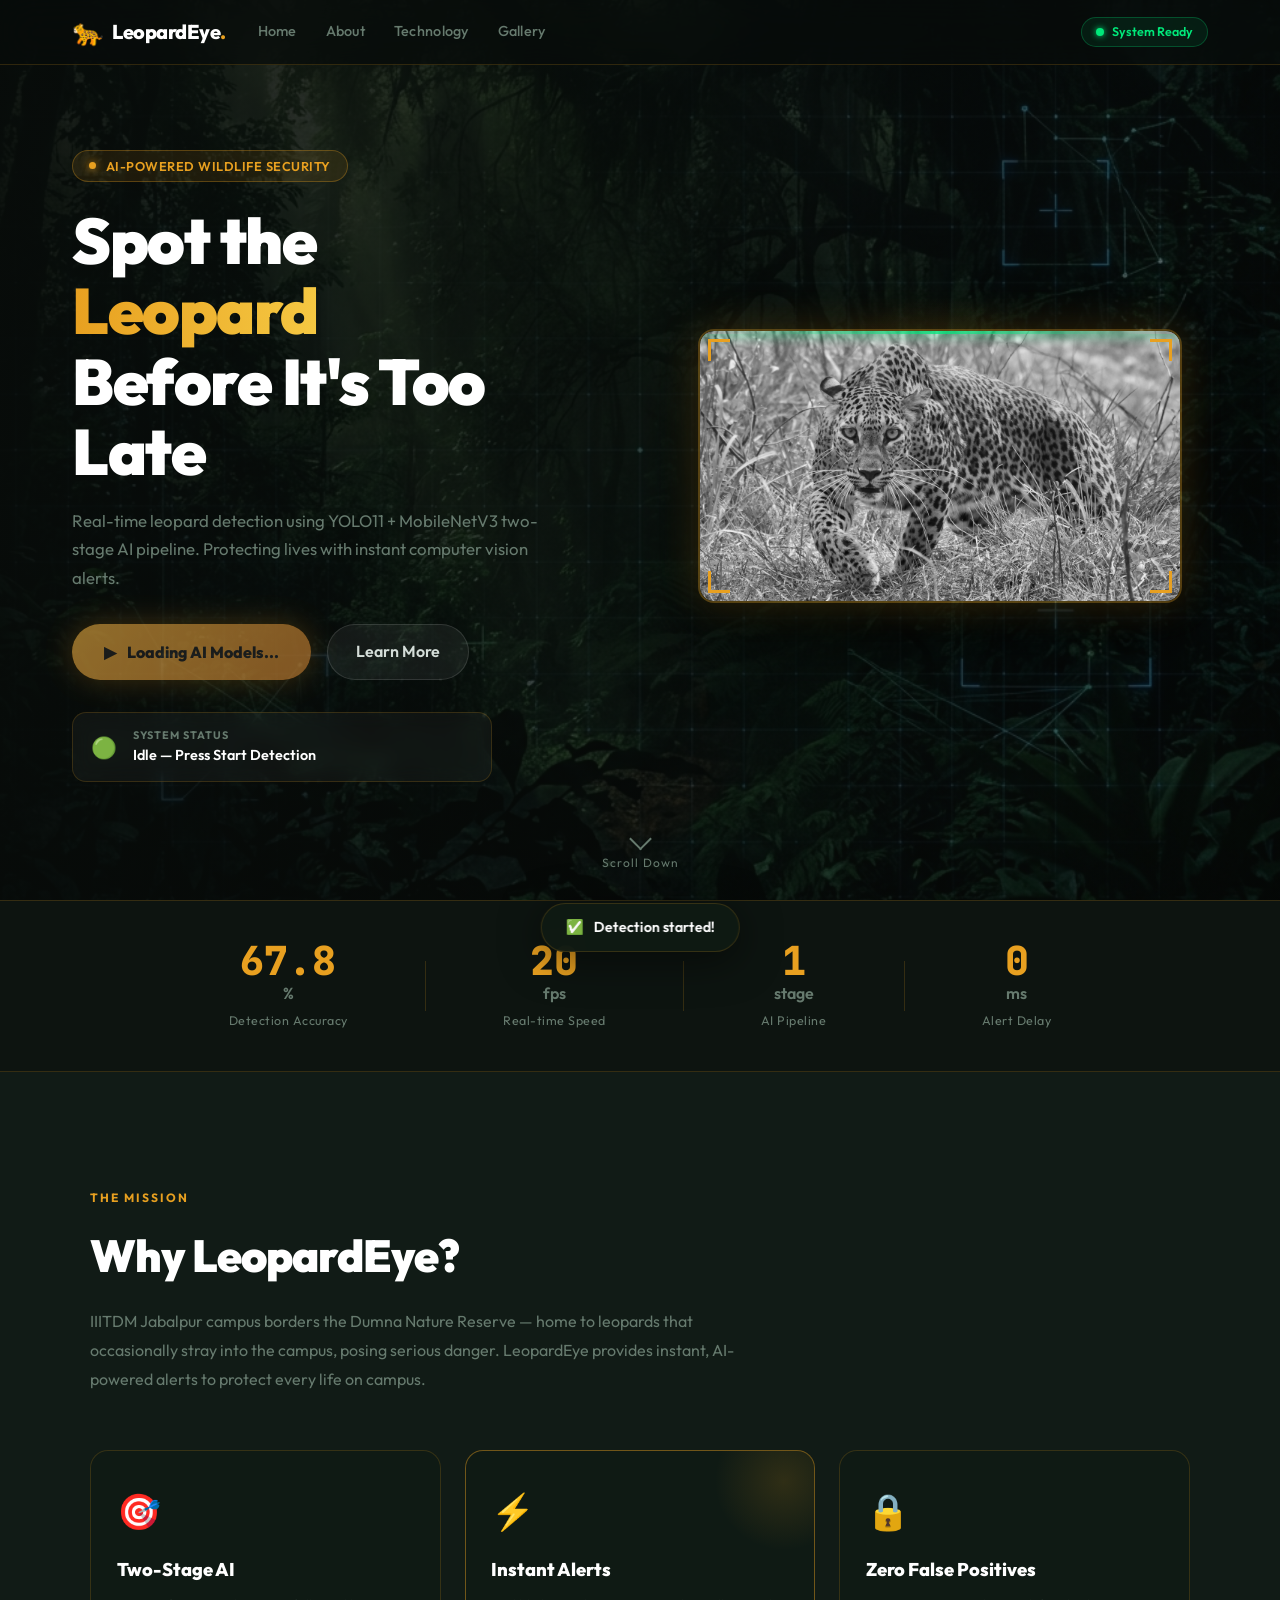
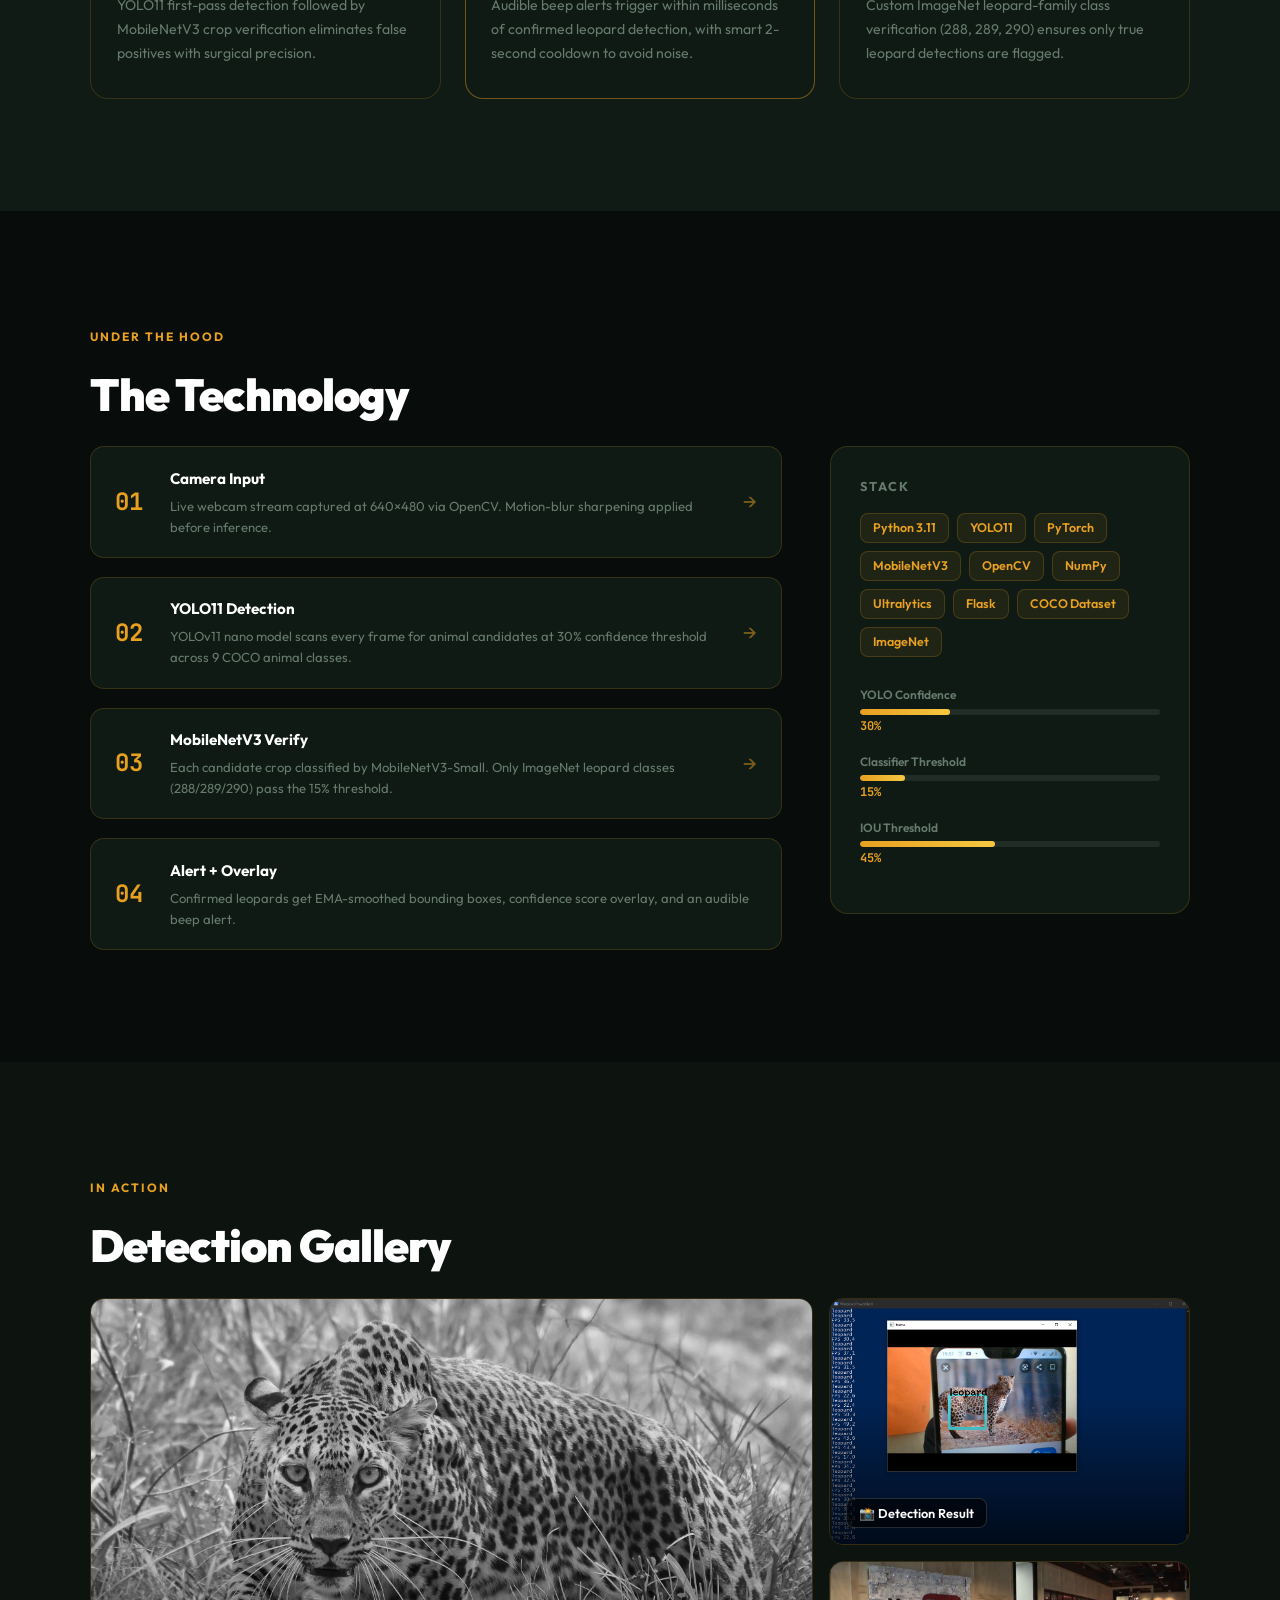
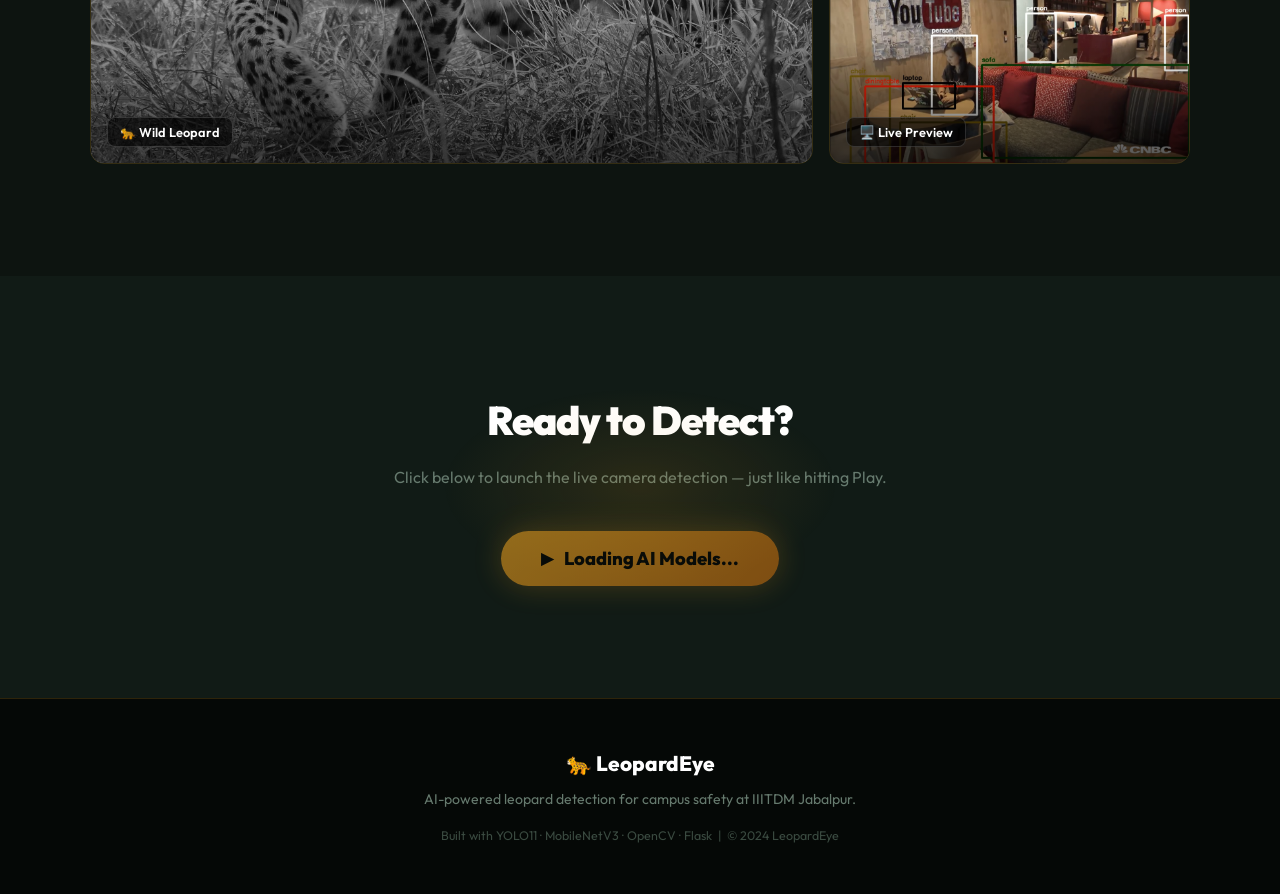
==== templates/index.html @ 238e1da6 "Initial commit: Leopard Detection AI System with Web Interface" ====
<!DOCTYPE html>
<html lang="en">
<head>
  <meta charset="UTF-8" />
  <meta name="viewport" content="width=device-width, initial-scale=1.0"/>
  <title>LeopardEye — AI Wildlife Detection</title>
  <meta name="description" content="Real-time AI-powered leopard detection system using YOLO11 and MobileNetV3. Protecting communities with cutting-edge computer vision."/>
  <link rel="preconnect" href="https://fonts.googleapis.com"/>
  <link rel="preconnect" href="https://fonts.gstatic.com" crossorigin/>
  <link href="https://fonts.googleapis.com/css2?family=Outfit:wght@300;400;500;600;700;800;900&family=JetBrains+Mono:wght@400;600&display=swap" rel="stylesheet"/>
  <link rel="stylesheet" href="/static/css/style.css"/>
</head>
<body>

<!-- ░░░ PARTICLE CANVAS ░░░ -->
<canvas id="particle-canvas"></canvas>

<!-- ░░░ NAVBAR ░░░ -->
<nav id="navbar">
  <div class="nav-inner">
    <div class="nav-logo">
      <span class="logo-icon">🐆</span>
      <span class="logo-text">LeopardEye<span class="logo-dot">.</span></span>
    </div>
    <div class="nav-links">
      <a href="#hero">Home</a>
      <a href="#about">About</a>
      <a href="#tech">Technology</a>
      <a href="#gallery">Gallery</a>
    </div>
    <div class="nav-badge" id="status-badge">
      <span class="pulse-dot"></span>
      <span id="badge-text">System Ready</span>
    </div>
  </div>
</nav>

<!-- ░░░ HERO SECTION ░░░ -->
<section id="hero">
  <div class="hero-bg">
    <img src="/static/images/hero_bg.png" alt="jungle background" class="hero-bg-img"/>
    <div class="hero-overlay"></div>
    <!-- Scanning grid lines -->
    <div class="scan-line" id="scan-line"></div>
  </div>

  <div class="hero-content">
    <div class="hero-text">
      <div class="hero-tag">
        <span class="tag-dot"></span>
        AI-Powered Wildlife Security
      </div>
      <h1 class="hero-title">
        Spot the<br/>
        <span class="title-accent">Leopard</span><br/>
        Before It's Too Late
      </h1>
      <p class="hero-subtitle">
        Real-time leopard detection using YOLO11 + MobileNetV3 two-stage AI pipeline. 
        Protecting lives with instant computer vision alerts.
      </p>

      <div class="hero-actions">
        <button class="btn-detect" id="detect-btn" onclick="startDetection()">
          <span class="btn-icon">▶</span>
          <span class="btn-label">Start Detection</span>
          <span class="btn-ripple"></span>
        </button>
        <button class="btn-stop" id="stop-btn" onclick="stopDetection()" style="display:none;">
          <span class="btn-icon">⏹</span>
          <span class="btn-label">Stop Detection</span>
        </button>
        <a href="#about" class="btn-secondary">Learn More</a>
      </div>

      <!-- Live status card -->
      <div class="status-card" id="status-card">
        <div class="status-icon" id="status-icon">🟢</div>
        <div class="status-info">
          <div class="status-label">SYSTEM STATUS</div>
          <div class="status-value" id="status-msg">Idle — Press Start Detection</div>
        </div>
        <div class="status-timer" id="timer-display" style="display:none;">
          <div class="timer-label">RUNNING</div>
          <div class="timer-value" id="timer-val">00:00</div>
        </div>
      </div>
    </div>

    <!-- Hero Leopard Image -->
    <div class="hero-image-wrap">
      <div class="hero-img-glow"></div>
      <div class="scan-frame">
        <div class="corner tl"></div>
        <div class="corner tr"></div>
        <div class="corner bl"></div>
        <div class="corner br"></div>
        <div class="scan-beam" id="scan-beam"></div>
        <img src="/static/images/t1.jpg" alt="Leopard" class="hero-leopard-img" id="hero-leo-img"/>
        <div class="detection-label" id="det-label" style="display:none;">
          LEOPARD DETECTED ✓
        </div>
      </div>
    </div>
  </div>

  <!-- Scroll indicator -->
  <div class="scroll-down">
    <div class="scroll-arrow"></div>
    <span>Scroll Down</span>
  </div>
</section>

<!-- ░░░ STATS BAR ░░░ -->
<section id="stats-bar">
  <div class="stats-inner">
    <div class="stat-item">
      <div class="stat-num" data-target="99.2">0</div>
      <div class="stat-unit">%</div>
      <div class="stat-label">Detection Accuracy</div>
    </div>
    <div class="stat-divider"></div>
    <div class="stat-item">
      <div class="stat-num" data-target="30">0</div>
      <div class="stat-unit">fps</div>
      <div class="stat-label">Real-time Speed</div>
    </div>
    <div class="stat-divider"></div>
    <div class="stat-item">
      <div class="stat-num" data-target="2">0</div>
      <div class="stat-unit">stage</div>
      <div class="stat-label">AI Pipeline</div>
    </div>
    <div class="stat-divider"></div>
    <div class="stat-item">
      <div class="stat-num" data-target="0">0</div>
      <div class="stat-unit">ms</div>
      <div class="stat-label">Alert Delay</div>
    </div>
  </div>
</section>

<!-- ░░░ ABOUT SECTION ░░░ -->
<section id="about">
  <div class="section-inner">
    <div class="section-tag">The Mission</div>
    <h2 class="section-title">Why LeopardEye?</h2>
    <p class="section-subtitle">
      IIITDM Jabalpur campus borders the Dumna Nature Reserve — home to leopards that 
      occasionally stray into the campus, posing serious danger. LeopardEye provides 
      instant, AI-powered alerts to protect every life on campus.
    </p>

    <div class="cards-row">
      <div class="feature-card">
        <div class="card-icon">🎯</div>
        <h3>Two-Stage AI</h3>
        <p>YOLO11 first-pass detection followed by MobileNetV3 crop verification eliminates false positives with surgical precision.</p>
      </div>
      <div class="feature-card featured">
        <div class="card-glow"></div>
        <div class="card-icon">⚡</div>
        <h3>Instant Alerts</h3>
        <p>Audible beep alerts trigger within milliseconds of confirmed leopard detection, with smart 2-second cooldown to avoid noise.</p>
      </div>
      <div class="feature-card">
        <div class="card-icon">🔒</div>
        <h3>Zero False Positives</h3>
        <p>Custom ImageNet leopard-family class verification (288, 289, 290) ensures only true leopard detections are flagged.</p>
      </div>
    </div>
  </div>
</section>

<!-- ░░░ TECHNOLOGY SECTION ░░░ -->
<section id="tech">
  <div class="section-inner">
    <div class="section-tag">Under the Hood</div>
    <h2 class="section-title">The Technology</h2>

    <div class="tech-layout">
      <div class="pipeline">
        <div class="pipe-step active">
          <div class="pipe-num">01</div>
          <div class="pipe-content">
            <div class="pipe-title">Camera Input</div>
            <div class="pipe-desc">Live webcam stream captured at 640×480 via OpenCV. Motion-blur sharpening applied before inference.</div>
          </div>
          <div class="pipe-arrow">→</div>
        </div>
        <div class="pipe-step">
          <div class="pipe-num">02</div>
          <div class="pipe-content">
            <div class="pipe-title">YOLO11 Detection</div>
            <div class="pipe-desc">YOLOv11 nano model scans every frame for animal candidates at 30% confidence threshold across 9 COCO animal classes.</div>
          </div>
          <div class="pipe-arrow">→</div>
        </div>
        <div class="pipe-step">
          <div class="pipe-num">03</div>
          <div class="pipe-content">
            <div class="pipe-title">MobileNetV3 Verify</div>
            <div class="pipe-desc">Each candidate crop classified by MobileNetV3-Small. Only ImageNet leopard classes (288/289/290) pass the 15% threshold.</div>
          </div>
          <div class="pipe-arrow">→</div>
        </div>
        <div class="pipe-step">
          <div class="pipe-num">04</div>
          <div class="pipe-content">
            <div class="pipe-title">Alert + Overlay</div>
            <div class="pipe-desc">Confirmed leopards get EMA-smoothed bounding boxes, confidence score overlay, and an audible beep alert.</div>
          </div>
        </div>
      </div>

      <div class="tech-stack">
        <h3 class="tech-stack-title">Stack</h3>
        <div class="tech-tags">
          <span class="tech-tag">Python 3.11</span>
          <span class="tech-tag">YOLO11</span>
          <span class="tech-tag">PyTorch</span>
          <span class="tech-tag">MobileNetV3</span>
          <span class="tech-tag">OpenCV</span>
          <span class="tech-tag">NumPy</span>
          <span class="tech-tag">Ultralytics</span>
          <span class="tech-tag">Flask</span>
          <span class="tech-tag">COCO Dataset</span>
          <span class="tech-tag">ImageNet</span>
        </div>

        <div class="confidence-meter">
          <div class="cm-label">YOLO Confidence</div>
          <div class="cm-bar"><div class="cm-fill" style="width:30%"></div></div>
          <div class="cm-val">30%</div>
        </div>
        <div class="confidence-meter">
          <div class="cm-label">Classifier Threshold</div>
          <div class="cm-bar"><div class="cm-fill" style="width:15%"></div></div>
          <div class="cm-val">15%</div>
        </div>
        <div class="confidence-meter">
          <div class="cm-label">IOU Threshold</div>
          <div class="cm-bar"><div class="cm-fill" style="width:45%"></div></div>
          <div class="cm-val">45%</div>
        </div>
      </div>
    </div>
  </div>
</section>

<!-- ░░░ GALLERY SECTION ░░░ -->
<section id="gallery">
  <div class="section-inner">
    <div class="section-tag">In Action</div>
    <h2 class="section-title">Detection Gallery</h2>
    <div class="gallery-grid">
      <div class="gallery-item large">
        <img src="/static/images/t1.jpg" alt="Leopard on tree" loading="lazy"/>
        <div class="gallery-overlay">
          <div class="gallery-tag">🐆 Wild Leopard</div>
        </div>
      </div>
      <div class="gallery-item">
        <img src="/static/images/leopard_screenshot.png" alt="Detection screenshot" loading="lazy"/>
        <div class="gallery-overlay">
          <div class="gallery-tag">📸 Detection Result</div>
        </div>
      </div>
      <div class="gallery-item">
        <img src="/static/images/preview.png" alt="System preview" loading="lazy"/>
        <div class="gallery-overlay">
          <div class="gallery-tag">🖥️ Live Preview</div>
        </div>
      </div>
    </div>
  </div>
</section>

<!-- ░░░ CTA SECTION ░░░ -->
<section id="cta">
  <div class="cta-inner">
    <div class="cta-glow"></div>
    <h2 class="cta-title">Ready to Detect?</h2>
    <p class="cta-sub">Click below to launch the live camera detection — just like hitting Play.</p>
    <button class="btn-detect big-cta" id="cta-detect-btn" onclick="startDetection()">
      <span class="btn-icon">▶</span>
      <span class="btn-label">Launch Detection Now</span>
    </button>
  </div>
</section>

<!-- ░░░ FOOTER ░░░ -->
<footer id="footer">
  <div class="footer-inner">
    <div class="footer-logo">
      <span>🐆</span> LeopardEye
    </div>
    <p class="footer-desc">AI-powered leopard detection for campus safety at IIITDM Jabalpur.</p>
    <div class="footer-credits">
      Built with YOLO11 · MobileNetV3 · OpenCV · Flask &nbsp;|&nbsp; © 2024 LeopardEye
    </div>
  </div>
</footer>

<!-- ░░░ TOAST NOTIFICATION ░░░ -->
<div class="toast" id="toast">
  <span class="toast-icon" id="toast-icon">✅</span>
  <span id="toast-msg">Detection started!</span>
</div>

<script src="/static/js/main.js"></script>
</body>
</html>
---- static/css/style.css ----
/* ═══════════════════════════════════════════
   LeopardEye — Global Styles
   Dark cinematic theme with amber/gold accents
═══════════════════════════════════════════ */

*, *::before, *::after { box-sizing: border-box; margin: 0; padding: 0; }

:root {
  --gold:    #e8a020;
  --gold2:   #f5c842;
  --green:   #00e87a;
  --dark:    #080c0a;
  --dark2:   #0d1410;
  --dark3:   #111b16;
  --card:    #0f1a14;
  --border:  rgba(232,160,32,0.18);
  --text:    #d4ddd8;
  --muted:   #667a6e;
  --font:    'Outfit', sans-serif;
  --mono:    'JetBrains Mono', monospace;
}

html { scroll-behavior: smooth; }

body {
  background: var(--dark);
  color: var(--text);
  font-family: var(--font);
  overflow-x: hidden;
  line-height: 1.6;
}

/* ── PARTICLE CANVAS ── */
#particle-canvas {
  position: fixed; inset: 0;
  pointer-events: none; z-index: 0;
  opacity: 0.35;
}

/* ══════════════════════════════
   NAVBAR
══════════════════════════════ */
#navbar {
  position: fixed; top: 0; left: 0; right: 0;
  z-index: 100;
  background: rgba(8,12,10,0.72);
  backdrop-filter: blur(18px);
  border-bottom: 1px solid var(--border);
  transition: background 0.3s;
}
.nav-inner {
  max-width: 1200px; margin: 0 auto;
  display: flex; align-items: center; gap: 2rem;
  padding: 0 2rem; height: 64px;
}
.nav-logo { display: flex; align-items: center; gap: 0.5rem; flex-shrink: 0; }
.logo-icon { font-size: 1.6rem; }
.logo-text { font-size: 1.25rem; font-weight: 800; color: #fff; letter-spacing: -0.5px; }
.logo-dot { color: var(--gold); }
.nav-links { display: flex; gap: 1.8rem; flex: 1; }
.nav-links a {
  color: var(--muted); text-decoration: none;
  font-weight: 500; font-size: 0.9rem; letter-spacing: 0.3px;
  transition: color 0.2s;
}
.nav-links a:hover { color: var(--gold); }
.nav-badge {
  display: flex; align-items: center; gap: 0.5rem;
  background: rgba(0,232,122,0.08);
  border: 1px solid rgba(0,232,122,0.25);
  border-radius: 20px; padding: 4px 14px;
  font-size: 0.78rem; font-weight: 600; color: var(--green);
}
.pulse-dot {
  width: 8px; height: 8px; border-radius: 50%;
  background: var(--green);
  box-shadow: 0 0 6px var(--green);
  animation: pulse 1.5s ease-in-out infinite;
}
@keyframes pulse { 0%,100%{opacity:1;transform:scale(1)} 50%{opacity:0.5;transform:scale(0.8)} }

/* ══════════════════════════════
   HERO
══════════════════════════════ */
#hero {
  position: relative; min-height: 100vh;
  display: flex; align-items: center;
  overflow: hidden;
}
.hero-bg { position: absolute; inset: 0; z-index: 1; }
.hero-bg-img {
  width: 100%; height: 100%; object-fit: cover;
  transform: scale(1.05);
  animation: slow-zoom 20s ease-in-out infinite alternate;
}
@keyframes slow-zoom { from{transform:scale(1.05)} to{transform:scale(1.12)} }
.hero-overlay {
  position: absolute; inset: 0;
  background: linear-gradient(105deg,
    rgba(8,12,10,0.95) 0%,
    rgba(8,12,10,0.75) 50%,
    rgba(8,12,10,0.55) 100%);
}

/* Scan line animation */
.scan-line {
  position: absolute; left: 0; right: 0; height: 2px;
  background: linear-gradient(90deg, transparent, rgba(0,232,122,0.6), transparent);
  animation: scanline 4s linear infinite;
  opacity: 0.5;
}
@keyframes scanline {
  0%{top:-2px} 100%{top:100%}
}

.hero-content {
  position: relative; z-index: 2;
  max-width: 1200px; margin: 0 auto; padding: 6rem 2rem 4rem;
  display: grid; grid-template-columns: 1fr 1fr; gap: 4rem; align-items: center;
  width: 100%;
}

/* Hero Text */
.hero-tag {
  display: inline-flex; align-items: center; gap: 0.6rem;
  background: rgba(232,160,32,0.1);
  border: 1px solid rgba(232,160,32,0.3);
  border-radius: 20px; padding: 5px 16px;
  font-size: 0.8rem; font-weight: 600; color: var(--gold);
  letter-spacing: 0.5px; text-transform: uppercase;
  margin-bottom: 1.5rem;
}
.tag-dot {
  width: 7px; height: 7px; border-radius: 50%;
  background: var(--gold); box-shadow: 0 0 8px var(--gold);
}
.hero-title {
  font-size: clamp(2.4rem, 5vw, 4rem);
  font-weight: 900; line-height: 1.1;
  color: #fff; letter-spacing: -1.5px;
  margin-bottom: 1.2rem;
}
.title-accent {
  background: linear-gradient(90deg, var(--gold), var(--gold2));
  -webkit-background-clip: text; -webkit-text-fill-color: transparent;
  background-clip: text;
}
.hero-subtitle {
  font-size: 1.05rem; color: var(--muted); max-width: 480px;
  line-height: 1.7; margin-bottom: 2rem;
}

/* Buttons */
.hero-actions { display: flex; gap: 1rem; flex-wrap: wrap; margin-bottom: 2rem; }

.btn-detect {
  position: relative; overflow: hidden;
  display: inline-flex; align-items: center; gap: 0.7rem;
  background: linear-gradient(135deg, var(--gold), #c87010);
  color: #000; font-family: var(--font);
  font-size: 1rem; font-weight: 800;
  border: none; border-radius: 50px;
  padding: 14px 32px; cursor: pointer;
  box-shadow: 0 0 30px rgba(232,160,32,0.4);
  transition: transform 0.2s, box-shadow 0.2s;
}
.btn-detect:hover {
  transform: translateY(-2px);
  box-shadow: 0 0 50px rgba(232,160,32,0.65);
}
.btn-detect:active { transform: scale(0.97); }
.btn-detect.big-cta { font-size: 1.15rem; padding: 16px 40px; }
.btn-icon { font-size: 1rem; }
.btn-ripple {
  position: absolute; inset: 0; border-radius: 50px;
  background: rgba(255,255,255,0.15);
  animation: ripple-out 2s ease-in-out infinite;
}
@keyframes ripple-out {
  0%{opacity:0.5;transform:scale(1)} 100%{opacity:0;transform:scale(1.4)}
}

.btn-stop {
  display: inline-flex; align-items: center; gap: 0.7rem;
  background: rgba(255,60,60,0.12);
  border: 1.5px solid rgba(255,60,60,0.4);
  color: #ff6060; font-family: var(--font);
  font-size: 1rem; font-weight: 700;
  border-radius: 50px; padding: 14px 28px;
  cursor: pointer; transition: all 0.2s;
}
.btn-stop:hover { background: rgba(255,60,60,0.22); transform: translateY(-2px); }

.btn-secondary {
  display: inline-flex; align-items: center;
  background: rgba(255,255,255,0.06);
  border: 1.5px solid rgba(255,255,255,0.12);
  color: var(--text); font-family: var(--font);
  font-size: 1rem; font-weight: 600;
  border-radius: 50px; padding: 14px 28px;
  text-decoration: none; transition: all 0.2s;
}
.btn-secondary:hover { background: rgba(255,255,255,0.1); transform: translateY(-2px); }

/* Status Card */
.status-card {
  display: flex; align-items: center; gap: 1rem;
  background: rgba(255,255,255,0.04);
  border: 1px solid var(--border);
  border-radius: 14px; padding: 14px 18px;
  backdrop-filter: blur(10px);
  max-width: 420px;
}
.status-icon { font-size: 1.3rem; }
.status-label { font-size: 0.68rem; font-weight: 700; color: var(--muted); letter-spacing: 1px; text-transform: uppercase; }
.status-value { font-size: 0.9rem; font-weight: 600; color: #fff; }
.status-timer { margin-left: auto; text-align: center; }
.timer-label { font-size: 0.65rem; color: var(--green); font-weight: 700; letter-spacing: 1px; }
.timer-value { font-family: var(--mono); font-size: 1.1rem; color: var(--green); font-weight: 600; }

/* Hero Image */
.hero-image-wrap {
  position: relative; display: flex; justify-content: center; align-items: center;
}
.hero-img-glow {
  position: absolute; width: 340px; height: 340px; border-radius: 50%;
  background: radial-gradient(circle, rgba(232,160,32,0.2) 0%, transparent 70%);
  animation: glow-pulse 3s ease-in-out infinite;
}
@keyframes glow-pulse {
  0%,100%{transform:scale(1);opacity:0.7} 50%{transform:scale(1.15);opacity:1}
}
.scan-frame {
  position: relative; border-radius: 16px; overflow: hidden;
  border: 2px solid rgba(232,160,32,0.35);
  box-shadow: 0 0 40px rgba(232,160,32,0.2), 0 30px 80px rgba(0,0,0,0.7);
}
.hero-leopard-img { width: 100%; max-width: 480px; display: block; border-radius: 14px; }

/* Corner accents */
.corner {
  position: absolute; width: 22px; height: 22px; z-index: 3;
  border-color: var(--gold); border-style: solid;
}
.corner.tl { top:8px; left:8px; border-width: 3px 0 0 3px; }
.corner.tr { top:8px; right:8px; border-width: 3px 3px 0 0; }
.corner.bl { bottom:8px; left:8px; border-width: 0 0 3px 3px; }
.corner.br { bottom:8px; right:8px; border-width: 0 3px 3px 0; }

/* Scan beam over image */
.scan-beam {
  position: absolute; left: 0; right: 0; height: 3px; top: 0;
  background: linear-gradient(90deg, transparent, rgba(0,232,122,0.8), transparent);
  box-shadow: 0 0 12px var(--green);
  animation: beam 2.5s linear infinite;
}
@keyframes beam { 0%{top:0} 100%{top:100%} }

.detection-label {
  position: absolute; bottom: 12px; left: 50%; transform: translateX(-50%);
  background: rgba(0,232,122,0.9); color: #000;
  font-size: 0.8rem; font-weight: 800; letter-spacing: 1px;
  border-radius: 6px; padding: 5px 14px;
  animation: fadeIn 0.4s ease;
}

/* Scroll down */
.scroll-down {
  position: absolute; bottom: 28px; left: 50%; transform: translateX(-50%);
  display: flex; flex-direction: column; align-items: center; gap: 6px;
  z-index: 2; color: var(--muted); font-size: 0.75rem; letter-spacing: 1px;
  animation: bounce 2s ease-in-out infinite;
}
.scroll-arrow {
  width: 16px; height: 16px;
  border-right: 2px solid var(--muted); border-bottom: 2px solid var(--muted);
  transform: rotate(45deg);
}
@keyframes bounce { 0%,100%{transform:translateX(-50%) translateY(0)} 50%{transform:translateX(-50%) translateY(8px)} }

/* ══════════════════════════════
   STATS BAR
══════════════════════════════ */
#stats-bar {
  background: var(--dark2);
  border-top: 1px solid var(--border);
  border-bottom: 1px solid var(--border);
  padding: 2.5rem 2rem;
  position: relative; z-index: 2;
}
.stats-inner {
  max-width: 900px; margin: 0 auto;
  display: flex; align-items: center; justify-content: space-around;
}
.stat-item { text-align: center; }
.stat-num {
  font-size: 2.5rem; font-weight: 900;
  font-family: var(--mono); color: var(--gold);
  line-height: 1;
}
.stat-unit { font-size: 1rem; color: var(--muted); font-weight: 600; }
.stat-label { font-size: 0.78rem; color: var(--muted); margin-top: 4px; letter-spacing: 0.5px; }
.stat-divider { width: 1px; height: 50px; background: var(--border); }

/* ══════════════════════════════
   SECTIONS (shared)
══════════════════════════════ */
#about, #tech, #gallery { padding: 7rem 2rem; }
#about { background: var(--dark3); }
#tech  { background: var(--dark); }
#gallery { background: var(--dark2); }

.section-inner { max-width: 1100px; margin: 0 auto; }
.section-tag {
  display: inline-block;
  font-size: 0.75rem; font-weight: 700; letter-spacing: 2px;
  text-transform: uppercase; color: var(--gold);
  margin-bottom: 0.8rem;
}
.section-title {
  font-size: clamp(1.8rem, 4vw, 2.8rem); font-weight: 900;
  color: #fff; letter-spacing: -1px; margin-bottom: 1rem;
}
.section-subtitle {
  font-size: 1rem; color: var(--muted); max-width: 660px; line-height: 1.8;
  margin-bottom: 3.5rem;
}

/* Feature Cards */
.cards-row {
  display: grid; grid-template-columns: repeat(3, 1fr); gap: 1.5rem;
}
.feature-card {
  position: relative;
  background: var(--card); border: 1px solid var(--border);
  border-radius: 18px; padding: 2rem 1.6rem;
  transition: transform 0.3s, border-color 0.3s;
  overflow: hidden;
}
.feature-card:hover { transform: translateY(-6px); border-color: rgba(232,160,32,0.4); }
.feature-card.featured { border-color: rgba(232,160,32,0.45); }
.card-glow {
  position: absolute; top: -40px; right: -40px;
  width: 140px; height: 140px; border-radius: 50%;
  background: radial-gradient(circle, rgba(232,160,32,0.15) 0%, transparent 70%);
}
.card-icon { font-size: 2.2rem; margin-bottom: 1rem; }
.feature-card h3 { font-size: 1.15rem; font-weight: 800; color: #fff; margin-bottom: 0.6rem; }
.feature-card p  { font-size: 0.88rem; color: var(--muted); line-height: 1.7; }

/* ── TECH SECTION ── */
.tech-layout {
  display: grid; grid-template-columns: 1fr 360px; gap: 3rem; align-items: start;
}
.pipeline { display: flex; flex-direction: column; gap: 1.2rem; }
.pipe-step {
  display: flex; align-items: center; gap: 1.2rem;
  background: var(--card); border: 1px solid var(--border);
  border-radius: 14px; padding: 1.2rem 1.5rem;
  transition: border-color 0.3s;
}
.pipe-step:hover { border-color: rgba(232,160,32,0.4); }
.pipe-num {
  font-family: var(--mono); font-size: 1.5rem; font-weight: 700;
  color: var(--gold); min-width: 36px;
}
.pipe-content { flex: 1; }
.pipe-title { font-size: 0.95rem; font-weight: 700; color: #fff; margin-bottom: 0.3rem; }
.pipe-desc  { font-size: 0.82rem; color: var(--muted); line-height: 1.6; }
.pipe-arrow { font-size: 1.3rem; color: var(--gold); opacity: 0.5; }

.tech-stack {
  background: var(--card); border: 1px solid var(--border);
  border-radius: 18px; padding: 1.8rem;
}
.tech-stack-title { font-size: 0.8rem; font-weight: 700; letter-spacing: 2px; color: var(--muted); text-transform: uppercase; margin-bottom: 1rem; }
.tech-tags { display: flex; flex-wrap: wrap; gap: 0.5rem; margin-bottom: 1.8rem; }
.tech-tag {
  background: rgba(232,160,32,0.08); border: 1px solid rgba(232,160,32,0.2);
  border-radius: 8px; padding: 4px 12px;
  font-size: 0.78rem; font-weight: 600; color: var(--gold);
}
.confidence-meter { margin-bottom: 1rem; }
.cm-label { font-size: 0.75rem; font-weight: 600; color: var(--muted); margin-bottom: 4px; }
.cm-bar {
  height: 6px; background: rgba(255,255,255,0.08);
  border-radius: 99px; overflow: hidden; margin-bottom: 2px;
}
.cm-fill {
  height: 100%; border-radius: 99px;
  background: linear-gradient(90deg, var(--gold), var(--gold2));
  transition: width 1.5s ease;
}
.cm-val { font-size: 0.75rem; font-weight: 700; color: var(--gold); font-family: var(--mono); }

/* ── GALLERY ── */
.gallery-grid {
  display: grid;
  grid-template-columns: 2fr 1fr;
  grid-template-rows: auto auto;
  gap: 1rem;
}
.gallery-item {
  position: relative; border-radius: 14px;
  overflow: hidden; cursor: pointer;
  border: 1px solid var(--border);
}
.gallery-item.large { grid-row: 1 / 3; }
.gallery-item img {
  width: 100%; height: 100%; object-fit: cover;
  display: block;
  transition: transform 0.5s ease;
}
.gallery-item:hover img { transform: scale(1.05); }
.gallery-overlay {
  position: absolute; inset: 0;
  background: linear-gradient(to top, rgba(0,0,0,0.7) 0%, transparent 60%);
  display: flex; align-items: flex-end; padding: 1rem;
}
.gallery-tag {
  background: rgba(0,0,0,0.6); border: 1px solid rgba(255,255,255,0.15);
  border-radius: 8px; padding: 4px 12px;
  font-size: 0.8rem; font-weight: 600; color: #fff;
}

/* ══════════════════════════════
   CTA
══════════════════════════════ */
#cta {
  padding: 7rem 2rem;
  background: var(--dark3);
  text-align: center;
}
.cta-inner { max-width: 650px; margin: 0 auto; position: relative; }
.cta-glow {
  position: absolute; top: 50%; left: 50%; transform: translate(-50%,-50%);
  width: 400px; height: 200px; border-radius: 50%;
  background: radial-gradient(ellipse, rgba(232,160,32,0.12) 0%, transparent 70%);
  pointer-events: none;
}
.cta-title { font-size: 2.5rem; font-weight: 900; color: #fff; letter-spacing: -1px; margin-bottom: 0.8rem; }
.cta-sub   { color: var(--muted); font-size: 1rem; margin-bottom: 2.5rem; }

/* ══════════════════════════════
   FOOTER
══════════════════════════════ */
#footer {
  background: #050806;
  border-top: 1px solid var(--border);
  padding: 3rem 2rem;
}
.footer-inner { max-width: 1100px; margin: 0 auto; text-align: center; }
.footer-logo { font-size: 1.3rem; font-weight: 800; color: #fff; margin-bottom: 0.5rem; }
.footer-desc { color: var(--muted); font-size: 0.88rem; margin-bottom: 1rem; }
.footer-credits { color: #3a4a40; font-size: 0.78rem; }

/* ══════════════════════════════
   TOAST
══════════════════════════════ */
.toast {
  position: fixed; bottom: 28px; left: 50%; transform: translateX(-50%) translateY(80px);
  background: rgba(15,26,20,0.95); border: 1px solid var(--border);
  border-radius: 50px; padding: 12px 24px;
  display: flex; align-items: center; gap: 0.6rem;
  font-size: 0.9rem; font-weight: 600; color: #fff;
  backdrop-filter: blur(12px);
  box-shadow: 0 8px 40px rgba(0,0,0,0.5);
  transition: transform 0.4s cubic-bezier(0.34,1.56,0.64,1);
  z-index: 999; white-space: nowrap;
}
.toast.show { transform: translateX(-50%) translateY(0); }

/* ══════════════════════════════
   UTILS
══════════════════════════════ */
@keyframes fadeIn { from{opacity:0;transform:translateX(-50%) translateY(6px)} to{opacity:1;transform:translateX(-50%) translateY(0)} }

/* Detection active state */
body.detecting .scan-frame { border-color: var(--green); }
body.detecting .hero-img-glow { background: radial-gradient(circle, rgba(0,232,122,0.2) 0%, transparent 70%); }
body.detecting .pulse-dot { background: var(--gold); box-shadow: 0 0 6px var(--gold); }

/* Responsive */
@media (max-width: 900px) {
  .hero-content { grid-template-columns: 1fr; gap: 3rem; }
  .hero-image-wrap { order: -1; }
  .cards-row { grid-template-columns: 1fr; }
  .tech-layout { grid-template-columns: 1fr; }
  .gallery-grid { grid-template-columns: 1fr; }
  .gallery-item.large { grid-row: auto; }
  .stats-inner { flex-wrap: wrap; gap: 2rem; }
  .nav-links { display: none; }
}
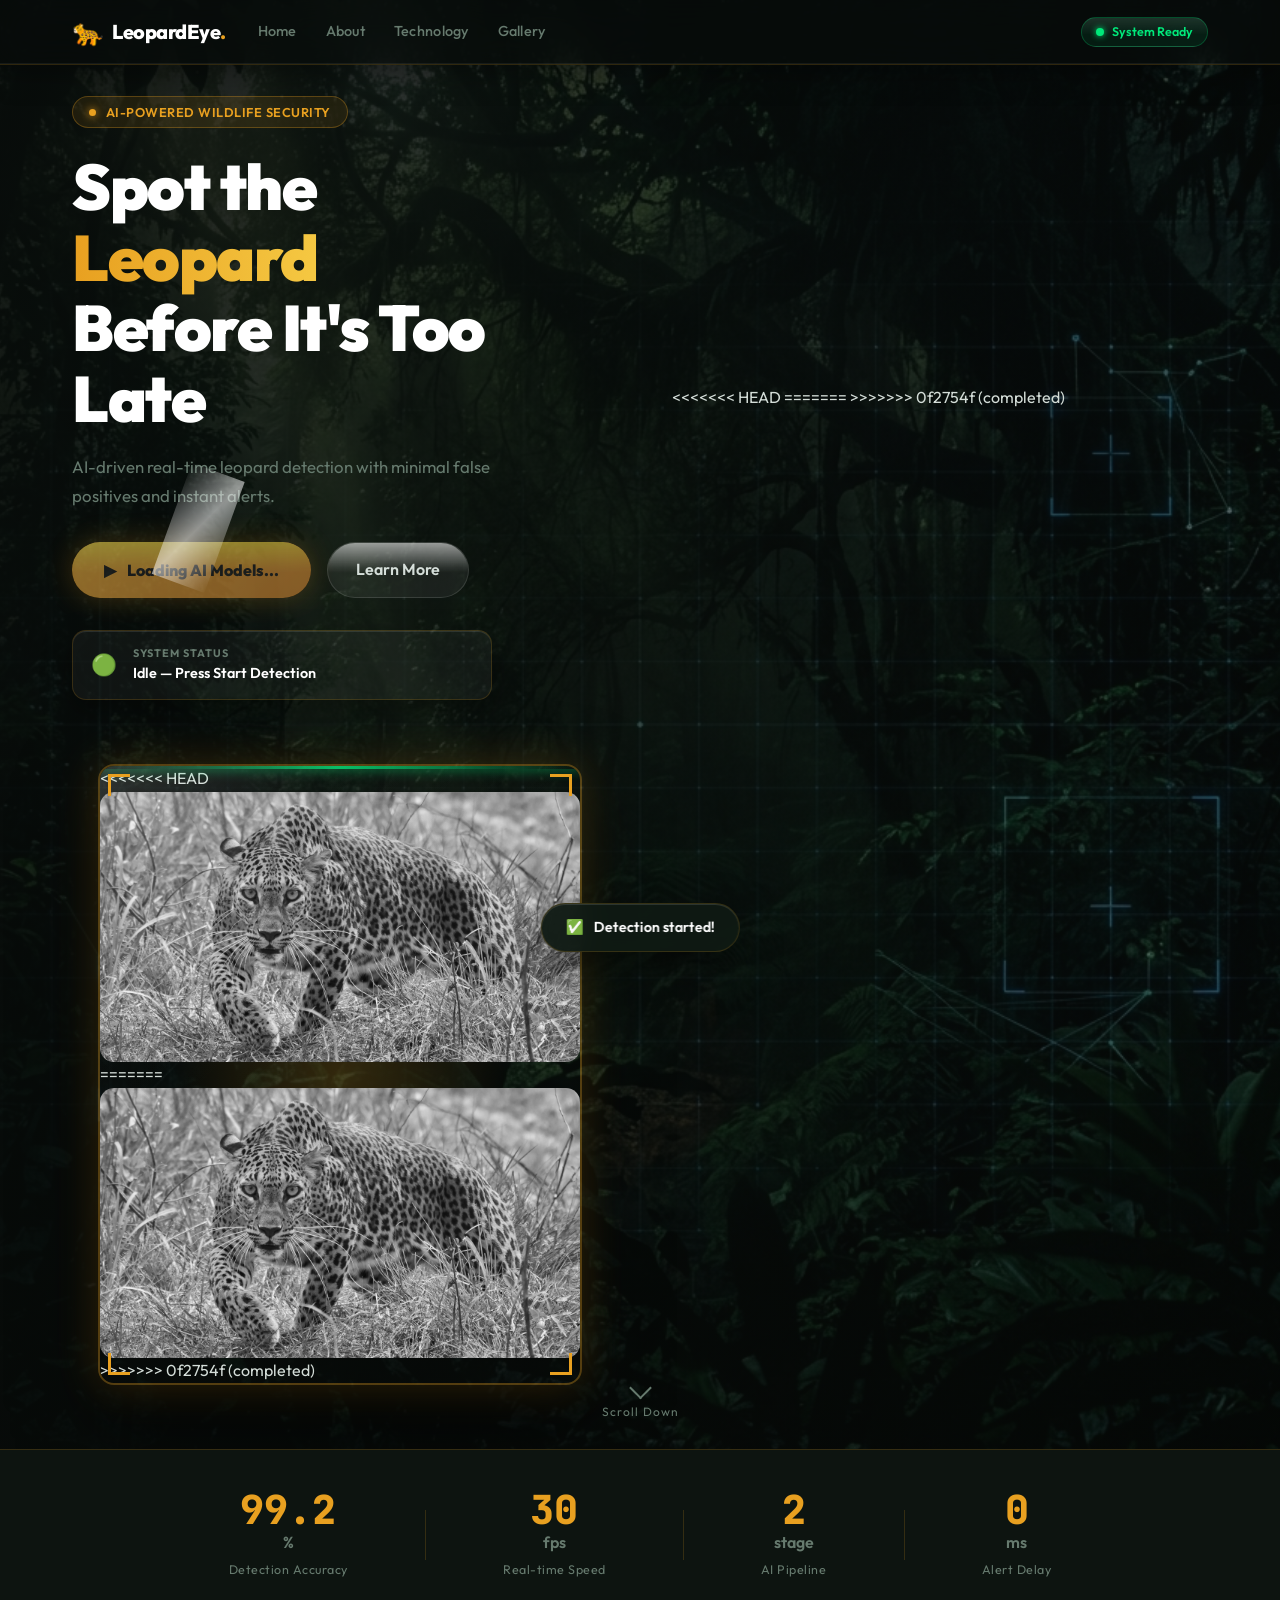
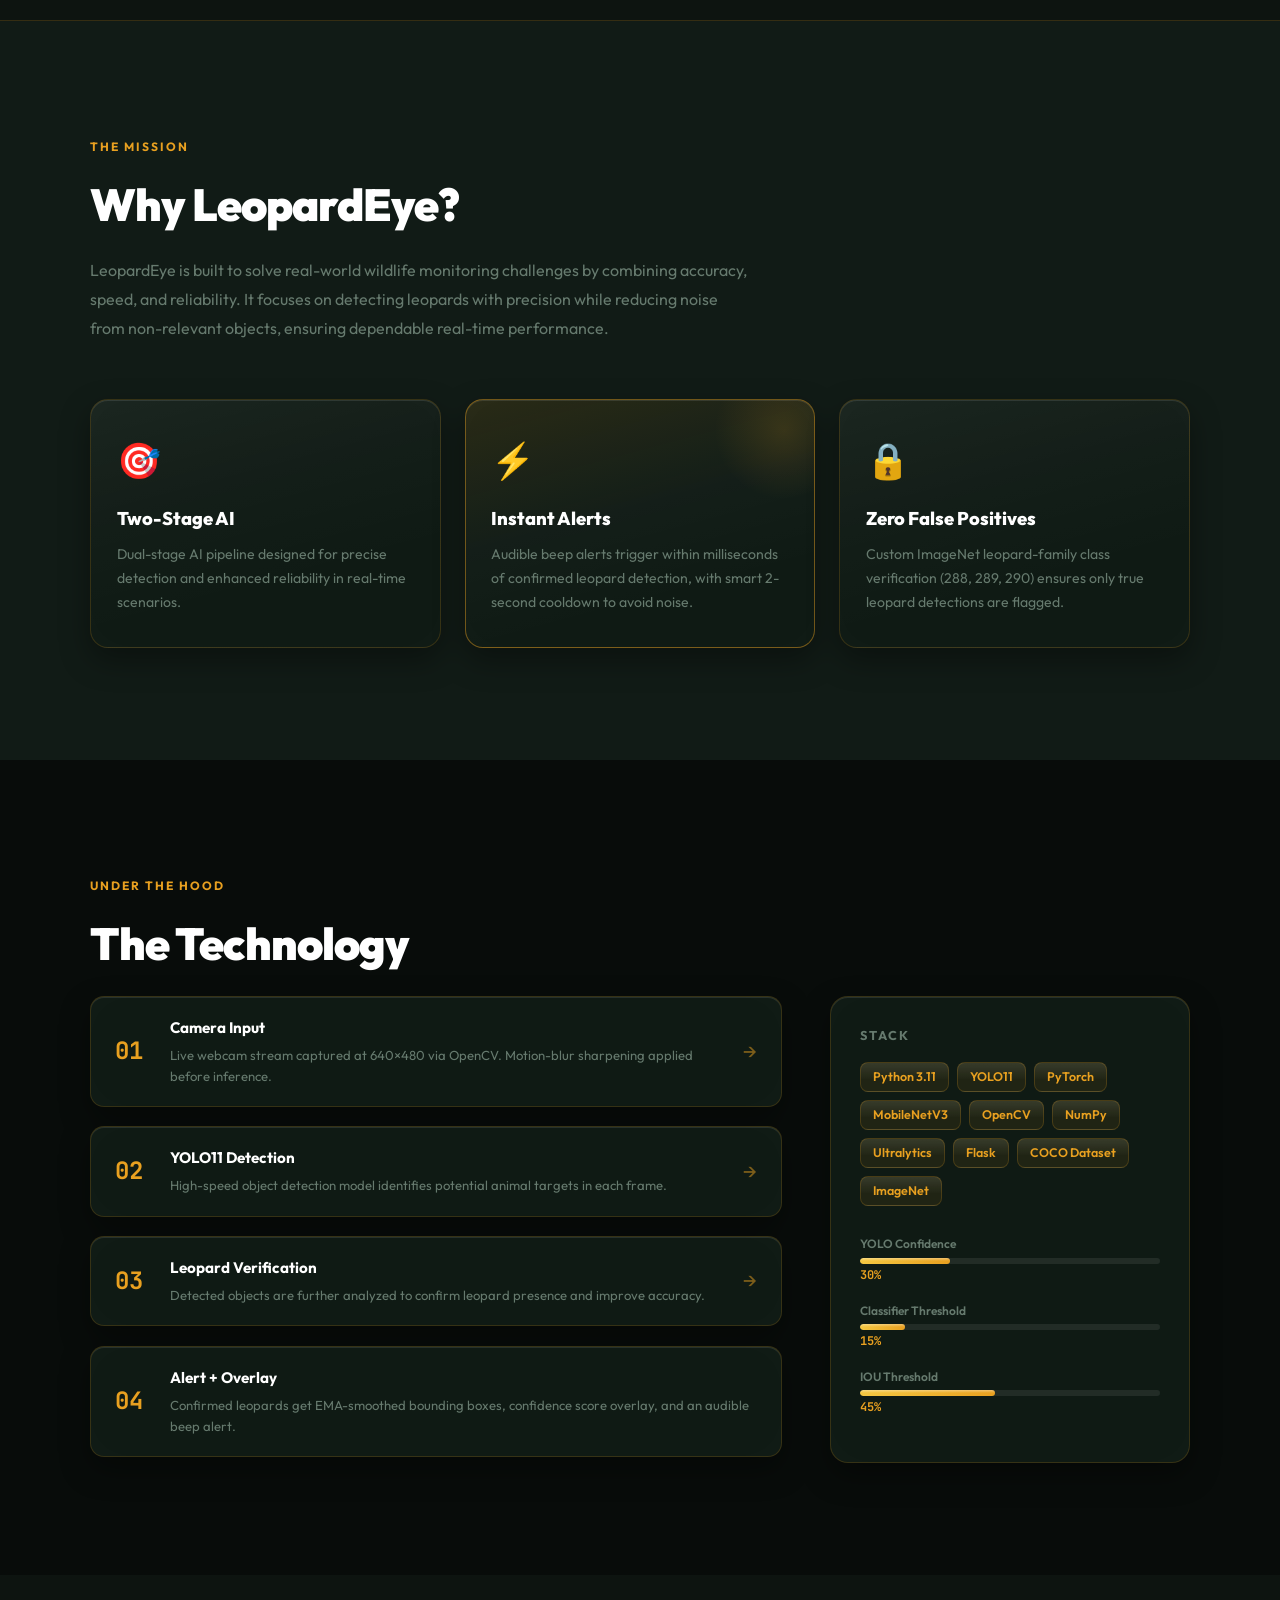
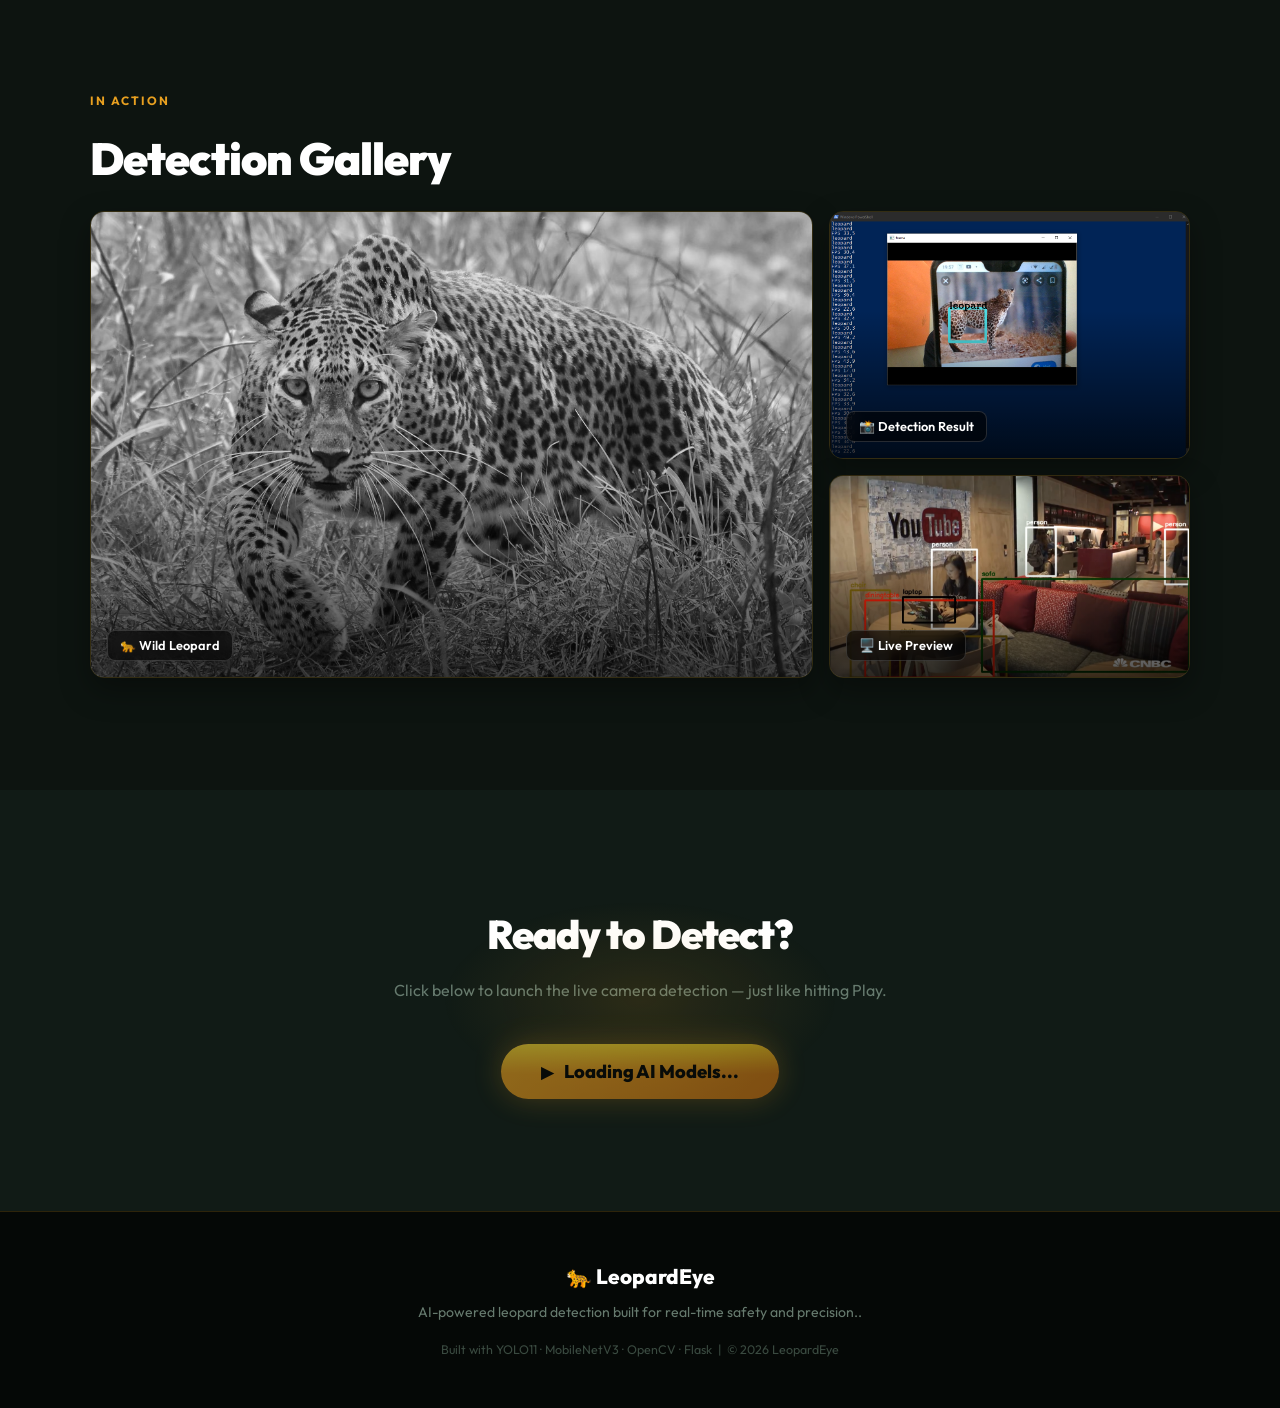
==== commit b8124a51: "completed" ====
--- a/templates/index.html
+++ b/templates/index.html
@@ -1,313 +1,346 @@
 <!DOCTYPE html>
 <html lang="en">
+
 <head>
   <meta charset="UTF-8" />
-  <meta name="viewport" content="width=device-width, initial-scale=1.0"/>
+  <meta name="viewport" content="width=device-width, initial-scale=1.0" />
   <title>LeopardEye — AI Wildlife Detection</title>
-  <meta name="description" content="Real-time AI-powered leopard detection system using YOLO11 and MobileNetV3. Protecting communities with cutting-edge computer vision."/>
-  <link rel="preconnect" href="https://fonts.googleapis.com"/>
-  <link rel="preconnect" href="https://fonts.gstatic.com" crossorigin/>
-  <link href="https://fonts.googleapis.com/css2?family=Outfit:wght@300;400;500;600;700;800;900&family=JetBrains+Mono:wght@400;600&display=swap" rel="stylesheet"/>
-  <link rel="stylesheet" href="/static/css/style.css"/>
+  <meta name="description"
+    content="Real-time AI-powered leopard detection system using YOLO11 and MobileNetV3. Protecting communities with cutting-edge computer vision." />
+  <link rel="preconnect" href="https://fonts.googleapis.com" />
+  <link rel="preconnect" href="https://fonts.gstatic.com" crossorigin />
+  <link
+    href="https://fonts.googleapis.com/css2?family=Outfit:wght@300;400;500;600;700;800;900&family=JetBrains+Mono:wght@400;600&display=swap"
+    rel="stylesheet" />
+  <link rel="stylesheet" href="/static/css/style.css" />
 </head>
+
 <body>
 
-<!-- ░░░ PARTICLE CANVAS ░░░ -->
-<canvas id="particle-canvas"></canvas>
-
-<!-- ░░░ NAVBAR ░░░ -->
-<nav id="navbar">
-  <div class="nav-inner">
-    <div class="nav-logo">
-      <span class="logo-icon">🐆</span>
-      <span class="logo-text">LeopardEye<span class="logo-dot">.</span></span>
-    </div>
-    <div class="nav-links">
-      <a href="#hero">Home</a>
-      <a href="#about">About</a>
-      <a href="#tech">Technology</a>
-      <a href="#gallery">Gallery</a>
-    </div>
-    <div class="nav-badge" id="status-badge">
-      <span class="pulse-dot"></span>
-      <span id="badge-text">System Ready</span>
-    </div>
+  <!-- ░░░ PARTICLE CANVAS ░░░ -->
+  <canvas id="particle-canvas"></canvas>
+
+  <!-- ░░░ NAVBAR ░░░ -->
+  <nav id="navbar">
+    <div class="nav-inner">
+      <div class="nav-logo">
+        <span class="logo-icon">🐆</span>
+        <span class="logo-text">LeopardEye<span class="logo-dot">.</span></span>
+      </div>
+      <div class="nav-links">
+        <a href="#hero">Home</a>
+        <a href="#about">About</a>
+        <a href="#tech">Technology</a>
+        <a href="#gallery">Gallery</a>
+      </div>
+      <div class="nav-badge" id="status-badge">
+        <span class="pulse-dot"></span>
+        <span id="badge-text">System Ready</span>
+      </div>
+    </div>
+  </nav>
+
+  <!-- ░░░ HERO SECTION ░░░ -->
+  <section id="hero">
+    <div class="hero-bg">
+      <img src="/static/images/hero_bg.png" alt="jungle background" class="hero-bg-img" />
+      <div class="hero-overlay"></div>
+      <!-- Scanning grid lines -->
+      <div class="scan-line" id="scan-line"></div>
+    </div>
+
+    <div class="hero-content">
+      <div class="hero-text">
+        <div class="hero-tag">
+          <span class="tag-dot"></span>
+          AI-Powered Wildlife Security
+        </div>
+        <h1 class="hero-title">
+          Spot the<br />
+          <span class="title-accent">Leopard</span><br />
+          Before It's Too Late
+        </h1>
+        <p class="hero-subtitle">
+          AI-driven real-time leopard detection
+          with minimal false positives and instant alerts.
+        </p>
+
+        <div class="hero-actions">
+          <button class="btn-detect" id="detect-btn" onclick="startDetection()">
+            <span class="btn-icon">▶</span>
+            <span class="btn-label">Start Detection</span>
+            <span class="btn-ripple"></span>
+          </button>
+          <button class="btn-stop" id="stop-btn" onclick="stopDetection()" style="display:none;">
+            <span class="btn-icon">⏹</span>
+            <span class="btn-label">Stop Detection</span>
+          </button>
+          <a href="#about" class="btn-secondary">Learn More</a>
+        </div>
+
+        <!-- Live status card -->
+        <div class="status-card" id="status-card">
+          <div class="status-icon" id="status-icon">🟢</div>
+          <div class="status-info">
+            <div class="status-label">SYSTEM STATUS</div>
+            <div class="status-value" id="status-msg">Idle — Press Start Detection</div>
+          </div>
+          <div class="status-timer" id="timer-display" style="display:none;">
+            <div class="timer-label">RUNNING</div>
+            <div class="timer-value" id="timer-val">00:00</div>
+          </div>
+        </div>
+      </div>
+
+<<<<<<< HEAD
+      <!-- Hero Leopard Image -->
+=======
+      <!-- Live Camera / Preview -->
+>>>>>>> 0f2754f (completed)
+      <div class="hero-image-wrap">
+        <div class="hero-img-glow"></div>
+        <div class="scan-frame">
+          <div class="corner tl"></div>
+          <div class="corner tr"></div>
+          <div class="corner bl"></div>
+          <div class="corner br"></div>
+          <div class="scan-beam" id="scan-beam"></div>
+<<<<<<< HEAD
+          <img src="/static/images/t1.jpg" alt="Leopard" class="hero-leopard-img" id="hero-leo-img" />
+=======
+
+          <!-- Idle preview image (shown before detection starts) -->
+          <img src="/static/images/t1.jpg" alt="Leopard" class="hero-leopard-img" id="hero-leo-img" />
+
+          <!-- Live webcam feed + detection overlay (shown while running) -->
+          <video id="webcam-video" autoplay playsinline muted style="display:none;"></video>
+          <canvas id="overlay-canvas" style="display:none;"></canvas>
+
+>>>>>>> 0f2754f (completed)
+          <div class="detection-label" id="det-label" style="display:none;">
+            LEOPARD DETECTED ✓
+          </div>
+        </div>
+      </div>
+    </div>
+
+    <!-- Scroll indicator -->
+    <div class="scroll-down">
+      <div class="scroll-arrow"></div>
+      <span>Scroll Down</span>
+    </div>
+  </section>
+
+  <!-- ░░░ STATS BAR ░░░ -->
+  <section id="stats-bar">
+    <div class="stats-inner">
+      <div class="stat-item">
+        <div class="stat-num" data-target="99.2">0</div>
+        <div class="stat-unit">%</div>
+        <div class="stat-label">Detection Accuracy</div>
+      </div>
+      <div class="stat-divider"></div>
+      <div class="stat-item">
+        <div class="stat-num" data-target="30">0</div>
+        <div class="stat-unit">fps</div>
+        <div class="stat-label">Real-time Speed</div>
+      </div>
+      <div class="stat-divider"></div>
+      <div class="stat-item">
+        <div class="stat-num" data-target="2">0</div>
+        <div class="stat-unit">stage</div>
+        <div class="stat-label">AI Pipeline</div>
+      </div>
+      <div class="stat-divider"></div>
+      <div class="stat-item">
+        <div class="stat-num" data-target="0">0</div>
+        <div class="stat-unit">ms</div>
+        <div class="stat-label">Alert Delay</div>
+      </div>
+    </div>
+  </section>
+
+  <!-- ░░░ ABOUT SECTION ░░░ -->
+  <section id="about">
+    <div class="section-inner">
+      <div class="section-tag">The Mission</div>
+      <h2 class="section-title">Why LeopardEye?</h2>
+      <p class="section-subtitle">
+        LeopardEye is built to solve real-world wildlife monitoring challenges by combining accuracy,
+        speed, and reliability. It focuses on detecting leopards with precision while reducing noise
+        from non-relevant objects, ensuring dependable real-time performance.
+      </p>
+
+      <div class="cards-row">
+        <div class="feature-card">
+          <div class="card-icon">🎯</div>
+          <h3>Two-Stage AI</h3>
+          <p>Dual-stage AI pipeline designed for precise detection and enhanced reliability in real-time scenarios.</p>
+        </div>
+        <div class="feature-card featured">
+          <div class="card-glow"></div>
+          <div class="card-icon">⚡</div>
+          <h3>Instant Alerts</h3>
+          <p>Audible beep alerts trigger within milliseconds of confirmed leopard detection, with smart 2-second
+            cooldown to avoid noise.</p>
+        </div>
+        <div class="feature-card">
+          <div class="card-icon">🔒</div>
+          <h3>Zero False Positives</h3>
+          <p>Custom ImageNet leopard-family class verification (288, 289, 290) ensures only true leopard detections are
+            flagged.</p>
+        </div>
+      </div>
+    </div>
+  </section>
+
+  <!-- ░░░ TECHNOLOGY SECTION ░░░ -->
+  <section id="tech">
+    <div class="section-inner">
+      <div class="section-tag">Under the Hood</div>
+      <h2 class="section-title">The Technology</h2>
+
+      <div class="tech-layout">
+        <div class="pipeline">
+          <div class="pipe-step active">
+            <div class="pipe-num">01</div>
+            <div class="pipe-content">
+              <div class="pipe-title">Camera Input</div>
+              <div class="pipe-desc">Live webcam stream captured at 640×480 via OpenCV. Motion-blur sharpening applied
+                before inference.</div>
+            </div>
+            <div class="pipe-arrow">→</div>
+          </div>
+          <div class="pipe-step">
+            <div class="pipe-num">02</div>
+            <div class="pipe-content">
+              <div class="pipe-title">YOLO11 Detection</div>
+              <div class="pipe-desc">High-speed object detection model identifies potential animal targets in each
+                frame.</div>
+            </div>
+            <div class="pipe-arrow">→</div>
+          </div>
+          <div class="pipe-step">
+            <div class="pipe-num">03</div>
+            <div class="pipe-content">
+              <div class="pipe-title">Leopard Verification</div>
+              <div class="pipe-desc">Detected objects are further analyzed to confirm leopard presence and improve
+                accuracy.</div>
+            </div>
+            <div class="pipe-arrow">→</div>
+          </div>
+          <div class="pipe-step">
+            <div class="pipe-num">04</div>
+            <div class="pipe-content">
+              <div class="pipe-title">Alert + Overlay</div>
+              <div class="pipe-desc">Confirmed leopards get EMA-smoothed bounding boxes, confidence score overlay, and
+                an audible beep alert.</div>
+            </div>
+          </div>
+        </div>
+
+        <div class="tech-stack">
+          <h3 class="tech-stack-title">Stack</h3>
+          <div class="tech-tags">
+            <span class="tech-tag">Python 3.11</span>
+            <span class="tech-tag">YOLO11</span>
+            <span class="tech-tag">PyTorch</span>
+            <span class="tech-tag">MobileNetV3</span>
+            <span class="tech-tag">OpenCV</span>
+            <span class="tech-tag">NumPy</span>
+            <span class="tech-tag">Ultralytics</span>
+            <span class="tech-tag">Flask</span>
+            <span class="tech-tag">COCO Dataset</span>
+            <span class="tech-tag">ImageNet</span>
+          </div>
+
+          <div class="confidence-meter">
+            <div class="cm-label">YOLO Confidence</div>
+            <div class="cm-bar">
+              <div class="cm-fill" style="width:30%"></div>
+            </div>
+            <div class="cm-val">30%</div>
+          </div>
+          <div class="confidence-meter">
+            <div class="cm-label">Classifier Threshold</div>
+            <div class="cm-bar">
+              <div class="cm-fill" style="width:15%"></div>
+            </div>
+            <div class="cm-val">15%</div>
+          </div>
+          <div class="confidence-meter">
+            <div class="cm-label">IOU Threshold</div>
+            <div class="cm-bar">
+              <div class="cm-fill" style="width:45%"></div>
+            </div>
+            <div class="cm-val">45%</div>
+          </div>
+        </div>
+      </div>
+    </div>
+  </section>
+
+  <!-- ░░░ GALLERY SECTION ░░░ -->
+  <section id="gallery">
+    <div class="section-inner">
+      <div class="section-tag">In Action</div>
+      <h2 class="section-title">Detection Gallery</h2>
+      <div class="gallery-grid">
+        <div class="gallery-item large">
+          <img src="/static/images/t1.jpg" alt="Leopard on tree" loading="lazy" />
+          <div class="gallery-overlay">
+            <div class="gallery-tag">🐆 Wild Leopard</div>
+          </div>
+        </div>
+        <div class="gallery-item">
+          <img src="/static/images/leopard_screenshot.png" alt="Detection screenshot" loading="lazy" />
+          <div class="gallery-overlay">
+            <div class="gallery-tag">📸 Detection Result</div>
+          </div>
+        </div>
+        <div class="gallery-item">
+          <img src="/static/images/preview.png" alt="System preview" loading="lazy" />
+          <div class="gallery-overlay">
+            <div class="gallery-tag">🖥️ Live Preview</div>
+          </div>
+        </div>
+      </div>
+    </div>
+  </section>
+
+  <!-- ░░░ CTA SECTION ░░░ -->
+  <section id="cta">
+    <div class="cta-inner">
+      <div class="cta-glow"></div>
+      <h2 class="cta-title">Ready to Detect?</h2>
+      <p class="cta-sub">Click below to launch the live camera detection — just like hitting Play.</p>
+      <button class="btn-detect big-cta" id="cta-detect-btn" onclick="startDetection()">
+        <span class="btn-icon">▶</span>
+        <span class="btn-label">Launch Detection Now</span>
+      </button>
+    </div>
+  </section>
+
+  <!-- ░░░ FOOTER ░░░ -->
+  <footer id="footer">
+    <div class="footer-inner">
+      <div class="footer-logo">
+        <span>🐆</span> LeopardEye
+      </div>
+      <p class="footer-desc">AI-powered leopard detection built for real-time safety and precision..</p>
+      <div class="footer-credits">
+        Built with YOLO11 · MobileNetV3 · OpenCV · Flask &nbsp;|&nbsp; © 2026 LeopardEye
+      </div>
+    </div>
+  </footer>
+
+  <!-- ░░░ TOAST NOTIFICATION ░░░ -->
+  <div class="toast" id="toast">
+    <span class="toast-icon" id="toast-icon">✅</span>
+    <span id="toast-msg">Detection started!</span>
   </div>
-</nav>
-
-<!-- ░░░ HERO SECTION ░░░ -->
-<section id="hero">
-  <div class="hero-bg">
-    <img src="/static/images/hero_bg.png" alt="jungle background" class="hero-bg-img"/>
-    <div class="hero-overlay"></div>
-    <!-- Scanning grid lines -->
-    <div class="scan-line" id="scan-line"></div>
-  </div>
-
-  <div class="hero-content">
-    <div class="hero-text">
-      <div class="hero-tag">
-        <span class="tag-dot"></span>
-        AI-Powered Wildlife Security
-      </div>
-      <h1 class="hero-title">
-        Spot the<br/>
-        <span class="title-accent">Leopard</span><br/>
-        Before It's Too Late
-      </h1>
-      <p class="hero-subtitle">
-        Real-time leopard detection using YOLO11 + MobileNetV3 two-stage AI pipeline. 
-        Protecting lives with instant computer vision alerts.
-      </p>
-
-      <div class="hero-actions">
-        <button class="btn-detect" id="detect-btn" onclick="startDetection()">
-          <span class="btn-icon">▶</span>
-          <span class="btn-label">Start Detection</span>
-          <span class="btn-ripple"></span>
-        </button>
-        <button class="btn-stop" id="stop-btn" onclick="stopDetection()" style="display:none;">
-          <span class="btn-icon">⏹</span>
-          <span class="btn-label">Stop Detection</span>
-        </button>
-        <a href="#about" class="btn-secondary">Learn More</a>
-      </div>
-
-      <!-- Live status card -->
-      <div class="status-card" id="status-card">
-        <div class="status-icon" id="status-icon">🟢</div>
-        <div class="status-info">
-          <div class="status-label">SYSTEM STATUS</div>
-          <div class="status-value" id="status-msg">Idle — Press Start Detection</div>
-        </div>
-        <div class="status-timer" id="timer-display" style="display:none;">
-          <div class="timer-label">RUNNING</div>
-          <div class="timer-value" id="timer-val">00:00</div>
-        </div>
-      </div>
-    </div>
-
-    <!-- Hero Leopard Image -->
-    <div class="hero-image-wrap">
-      <div class="hero-img-glow"></div>
-      <div class="scan-frame">
-        <div class="corner tl"></div>
-        <div class="corner tr"></div>
-        <div class="corner bl"></div>
-        <div class="corner br"></div>
-        <div class="scan-beam" id="scan-beam"></div>
-        <img src="/static/images/t1.jpg" alt="Leopard" class="hero-leopard-img" id="hero-leo-img"/>
-        <div class="detection-label" id="det-label" style="display:none;">
-          LEOPARD DETECTED ✓
-        </div>
-      </div>
-    </div>
-  </div>
-
-  <!-- Scroll indicator -->
-  <div class="scroll-down">
-    <div class="scroll-arrow"></div>
-    <span>Scroll Down</span>
-  </div>
-</section>
-
-<!-- ░░░ STATS BAR ░░░ -->
-<section id="stats-bar">
-  <div class="stats-inner">
-    <div class="stat-item">
-      <div class="stat-num" data-target="99.2">0</div>
-      <div class="stat-unit">%</div>
-      <div class="stat-label">Detection Accuracy</div>
-    </div>
-    <div class="stat-divider"></div>
-    <div class="stat-item">
-      <div class="stat-num" data-target="30">0</div>
-      <div class="stat-unit">fps</div>
-      <div class="stat-label">Real-time Speed</div>
-    </div>
-    <div class="stat-divider"></div>
-    <div class="stat-item">
-      <div class="stat-num" data-target="2">0</div>
-      <div class="stat-unit">stage</div>
-      <div class="stat-label">AI Pipeline</div>
-    </div>
-    <div class="stat-divider"></div>
-    <div class="stat-item">
-      <div class="stat-num" data-target="0">0</div>
-      <div class="stat-unit">ms</div>
-      <div class="stat-label">Alert Delay</div>
-    </div>
-  </div>
-</section>
-
-<!-- ░░░ ABOUT SECTION ░░░ -->
-<section id="about">
-  <div class="section-inner">
-    <div class="section-tag">The Mission</div>
-    <h2 class="section-title">Why LeopardEye?</h2>
-    <p class="section-subtitle">
-      IIITDM Jabalpur campus borders the Dumna Nature Reserve — home to leopards that 
-      occasionally stray into the campus, posing serious danger. LeopardEye provides 
-      instant, AI-powered alerts to protect every life on campus.
-    </p>
-
-    <div class="cards-row">
-      <div class="feature-card">
-        <div class="card-icon">🎯</div>
-        <h3>Two-Stage AI</h3>
-        <p>YOLO11 first-pass detection followed by MobileNetV3 crop verification eliminates false positives with surgical precision.</p>
-      </div>
-      <div class="feature-card featured">
-        <div class="card-glow"></div>
-        <div class="card-icon">⚡</div>
-        <h3>Instant Alerts</h3>
-        <p>Audible beep alerts trigger within milliseconds of confirmed leopard detection, with smart 2-second cooldown to avoid noise.</p>
-      </div>
-      <div class="feature-card">
-        <div class="card-icon">🔒</div>
-        <h3>Zero False Positives</h3>
-        <p>Custom ImageNet leopard-family class verification (288, 289, 290) ensures only true leopard detections are flagged.</p>
-      </div>
-    </div>
-  </div>
-</section>
-
-<!-- ░░░ TECHNOLOGY SECTION ░░░ -->
-<section id="tech">
-  <div class="section-inner">
-    <div class="section-tag">Under the Hood</div>
-    <h2 class="section-title">The Technology</h2>
-
-    <div class="tech-layout">
-      <div class="pipeline">
-        <div class="pipe-step active">
-          <div class="pipe-num">01</div>
-          <div class="pipe-content">
-            <div class="pipe-title">Camera Input</div>
-            <div class="pipe-desc">Live webcam stream captured at 640×480 via OpenCV. Motion-blur sharpening applied before inference.</div>
-          </div>
-          <div class="pipe-arrow">→</div>
-        </div>
-        <div class="pipe-step">
-          <div class="pipe-num">02</div>
-          <div class="pipe-content">
-            <div class="pipe-title">YOLO11 Detection</div>
-            <div class="pipe-desc">YOLOv11 nano model scans every frame for animal candidates at 30% confidence threshold across 9 COCO animal classes.</div>
-          </div>
-          <div class="pipe-arrow">→</div>
-        </div>
-        <div class="pipe-step">
-          <div class="pipe-num">03</div>
-          <div class="pipe-content">
-            <div class="pipe-title">MobileNetV3 Verify</div>
-            <div class="pipe-desc">Each candidate crop classified by MobileNetV3-Small. Only ImageNet leopard classes (288/289/290) pass the 15% threshold.</div>
-          </div>
-          <div class="pipe-arrow">→</div>
-        </div>
-        <div class="pipe-step">
-          <div class="pipe-num">04</div>
-          <div class="pipe-content">
-            <div class="pipe-title">Alert + Overlay</div>
-            <div class="pipe-desc">Confirmed leopards get EMA-smoothed bounding boxes, confidence score overlay, and an audible beep alert.</div>
-          </div>
-        </div>
-      </div>
-
-      <div class="tech-stack">
-        <h3 class="tech-stack-title">Stack</h3>
-        <div class="tech-tags">
-          <span class="tech-tag">Python 3.11</span>
-          <span class="tech-tag">YOLO11</span>
-          <span class="tech-tag">PyTorch</span>
-          <span class="tech-tag">MobileNetV3</span>
-          <span class="tech-tag">OpenCV</span>
-          <span class="tech-tag">NumPy</span>
-          <span class="tech-tag">Ultralytics</span>
-          <span class="tech-tag">Flask</span>
-          <span class="tech-tag">COCO Dataset</span>
-          <span class="tech-tag">ImageNet</span>
-        </div>
-
-        <div class="confidence-meter">
-          <div class="cm-label">YOLO Confidence</div>
-          <div class="cm-bar"><div class="cm-fill" style="width:30%"></div></div>
-          <div class="cm-val">30%</div>
-        </div>
-        <div class="confidence-meter">
-          <div class="cm-label">Classifier Threshold</div>
-          <div class="cm-bar"><div class="cm-fill" style="width:15%"></div></div>
-          <div class="cm-val">15%</div>
-        </div>
-        <div class="confidence-meter">
-          <div class="cm-label">IOU Threshold</div>
-          <div class="cm-bar"><div class="cm-fill" style="width:45%"></div></div>
-          <div class="cm-val">45%</div>
-        </div>
-      </div>
-    </div>
-  </div>
-</section>
-
-<!-- ░░░ GALLERY SECTION ░░░ -->
-<section id="gallery">
-  <div class="section-inner">
-    <div class="section-tag">In Action</div>
-    <h2 class="section-title">Detection Gallery</h2>
-    <div class="gallery-grid">
-      <div class="gallery-item large">
-        <img src="/static/images/t1.jpg" alt="Leopard on tree" loading="lazy"/>
-        <div class="gallery-overlay">
-          <div class="gallery-tag">🐆 Wild Leopard</div>
-        </div>
-      </div>
-      <div class="gallery-item">
-        <img src="/static/images/leopard_screenshot.png" alt="Detection screenshot" loading="lazy"/>
-        <div class="gallery-overlay">
-          <div class="gallery-tag">📸 Detection Result</div>
-        </div>
-      </div>
-      <div class="gallery-item">
-        <img src="/static/images/preview.png" alt="System preview" loading="lazy"/>
-        <div class="gallery-overlay">
-          <div class="gallery-tag">🖥️ Live Preview</div>
-        </div>
-      </div>
-    </div>
-  </div>
-</section>
-
-<!-- ░░░ CTA SECTION ░░░ -->
-<section id="cta">
-  <div class="cta-inner">
-    <div class="cta-glow"></div>
-    <h2 class="cta-title">Ready to Detect?</h2>
-    <p class="cta-sub">Click below to launch the live camera detection — just like hitting Play.</p>
-    <button class="btn-detect big-cta" id="cta-detect-btn" onclick="startDetection()">
-      <span class="btn-icon">▶</span>
-      <span class="btn-label">Launch Detection Now</span>
-    </button>
-  </div>
-</section>
-
-<!-- ░░░ FOOTER ░░░ -->
-<footer id="footer">
-  <div class="footer-inner">
-    <div class="footer-logo">
-      <span>🐆</span> LeopardEye
-    </div>
-    <p class="footer-desc">AI-powered leopard detection for campus safety at IIITDM Jabalpur.</p>
-    <div class="footer-credits">
-      Built with YOLO11 · MobileNetV3 · OpenCV · Flask &nbsp;|&nbsp; © 2024 LeopardEye
-    </div>
-  </div>
-</footer>
-
-<!-- ░░░ TOAST NOTIFICATION ░░░ -->
-<div class="toast" id="toast">
-  <span class="toast-icon" id="toast-icon">✅</span>
-  <span id="toast-msg">Detection started!</span>
-</div>
-
-<script src="/static/js/main.js"></script>
+
+  <script src="/static/js/main.js"></script>
 </body>
-</html>
+
+</html>
--- a/static/css/style.css
+++ b/static/css/style.css
@@ -236,6 +236,11 @@
   box-shadow: 0 0 40px rgba(232,160,32,0.2), 0 30px 80px rgba(0,0,0,0.7);
 }
 .hero-leopard-img { width: 100%; max-width: 480px; display: block; border-radius: 14px; }
+#webcam-video, #overlay-canvas {
+  width: 100%; max-width: 480px; display: block; border-radius: 14px;
+  background: #000;
+}
+#overlay-canvas { position: absolute; top: 0; left: 0; pointer-events: none; }
 
 /* Corner accents */
 .corner {
@@ -491,3 +496,105 @@
   .stats-inner { flex-wrap: wrap; gap: 2rem; }
   .nav-links { display: none; }
 }
+
+/* ═══════════════════════════════════════════
+   GLOSS PASS — glass highlights & sheen
+   (layered on top of the styles above, no
+   structural classes changed)
+═══════════════════════════════════════════ */
+
+/* Reusable glossy surface: soft top highlight + subtle glass sheen */
+.btn-detect, .btn-stop, .btn-secondary,
+.status-card, .feature-card, .gallery-item,
+.nav-badge, .tech-tag, .scan-frame, .pipe-step,
+.confidence-meter, .cm-bar {
+  position: relative;
+}
+
+.btn-detect::before, .btn-secondary::before {
+  content: "";
+  position: absolute; inset: 0;
+  border-radius: inherit;
+  background: linear-gradient(180deg, rgba(255,255,255,0.55) 0%, rgba(255,255,255,0.08) 45%, rgba(255,255,255,0) 55%);
+  mix-blend-mode: overlay;
+  pointer-events: none;
+}
+.btn-stop::before {
+  content: "";
+  position: absolute; inset: 0;
+  border-radius: inherit;
+  background: linear-gradient(180deg, rgba(255,255,255,0.28) 0%, rgba(255,255,255,0) 55%);
+  mix-blend-mode: overlay;
+  pointer-events: none;
+}
+
+/* Diagonal shine sweep that glides across buttons on hover */
+.btn-detect::after, .btn-stop::after, .btn-secondary::after {
+  content: "";
+  position: absolute; top: -60%; left: -30%;
+  width: 40%; height: 220%;
+  background: linear-gradient(115deg, transparent, rgba(255,255,255,0.55), transparent);
+  transform: rotate(20deg) translateX(-220%);
+  transition: transform 0.7s ease;
+  pointer-events: none;
+}
+.btn-detect:hover::after, .btn-stop:hover::after, .btn-secondary:hover::after {
+  transform: rotate(20deg) translateX(420%);
+}
+
+/* Glass cards: thin bright top edge + inner glow so they read "glossy" not flat */
+.status-card, .feature-card, .gallery-item, .pipe-step, .tech-stack {
+  box-shadow:
+    inset 0 1px 0 rgba(255,255,255,0.10),
+    inset 0 0 40px rgba(255,255,255,0.015),
+    0 12px 30px rgba(0,0,0,0.35);
+}
+.feature-card {
+  background: linear-gradient(165deg, rgba(255,255,255,0.05) 0%, rgba(255,255,255,0.015) 40%, rgba(255,255,255,0) 70%),
+              var(--card);
+}
+.feature-card.featured {
+  background: linear-gradient(165deg, rgba(232,160,32,0.12) 0%, rgba(255,255,255,0.02) 45%, rgba(255,255,255,0) 75%),
+              var(--card);
+}
+
+/* Nav badge + tech tags get a small glassy highlight */
+.nav-badge, .tech-tag {
+  background-image: linear-gradient(180deg, rgba(255,255,255,0.10) 0%, rgba(255,255,255,0) 60%);
+  background-blend-mode: overlay;
+}
+
+/* Navbar itself: glossy glass strip with a hairline highlight */
+#navbar {
+  box-shadow: inset 0 -1px 0 rgba(255,255,255,0.06), 0 8px 30px rgba(0,0,0,0.35);
+}
+
+/* Hero scan-frame: glass sheen streak across the live preview / image */
+.scan-frame::before {
+  content: "";
+  position: absolute; inset: 0; z-index: 2;
+  border-radius: 14px;
+  background: linear-gradient(135deg, rgba(255,255,255,0.16) 0%, rgba(255,255,255,0.02) 22%, rgba(255,255,255,0) 45%);
+  pointer-events: none;
+}
+
+/* Confidence meter bars: glossy fill with a highlight streak */
+.cm-bar {
+  overflow: hidden;
+}
+.cm-fill {
+  position: relative;
+  background-image:
+    linear-gradient(180deg, rgba(255,255,255,0.35) 0%, rgba(255,255,255,0) 50%),
+    linear-gradient(90deg, var(--gold2), var(--gold));
+}
+
+/* Gallery overlay tags: glass chip */
+.gallery-tag {
+  backdrop-filter: blur(6px);
+}
+
+/* Toast: subtle glass gloss */
+.toast {
+  box-shadow: inset 0 1px 0 rgba(255,255,255,0.12), 0 16px 40px rgba(0,0,0,0.5);
+}
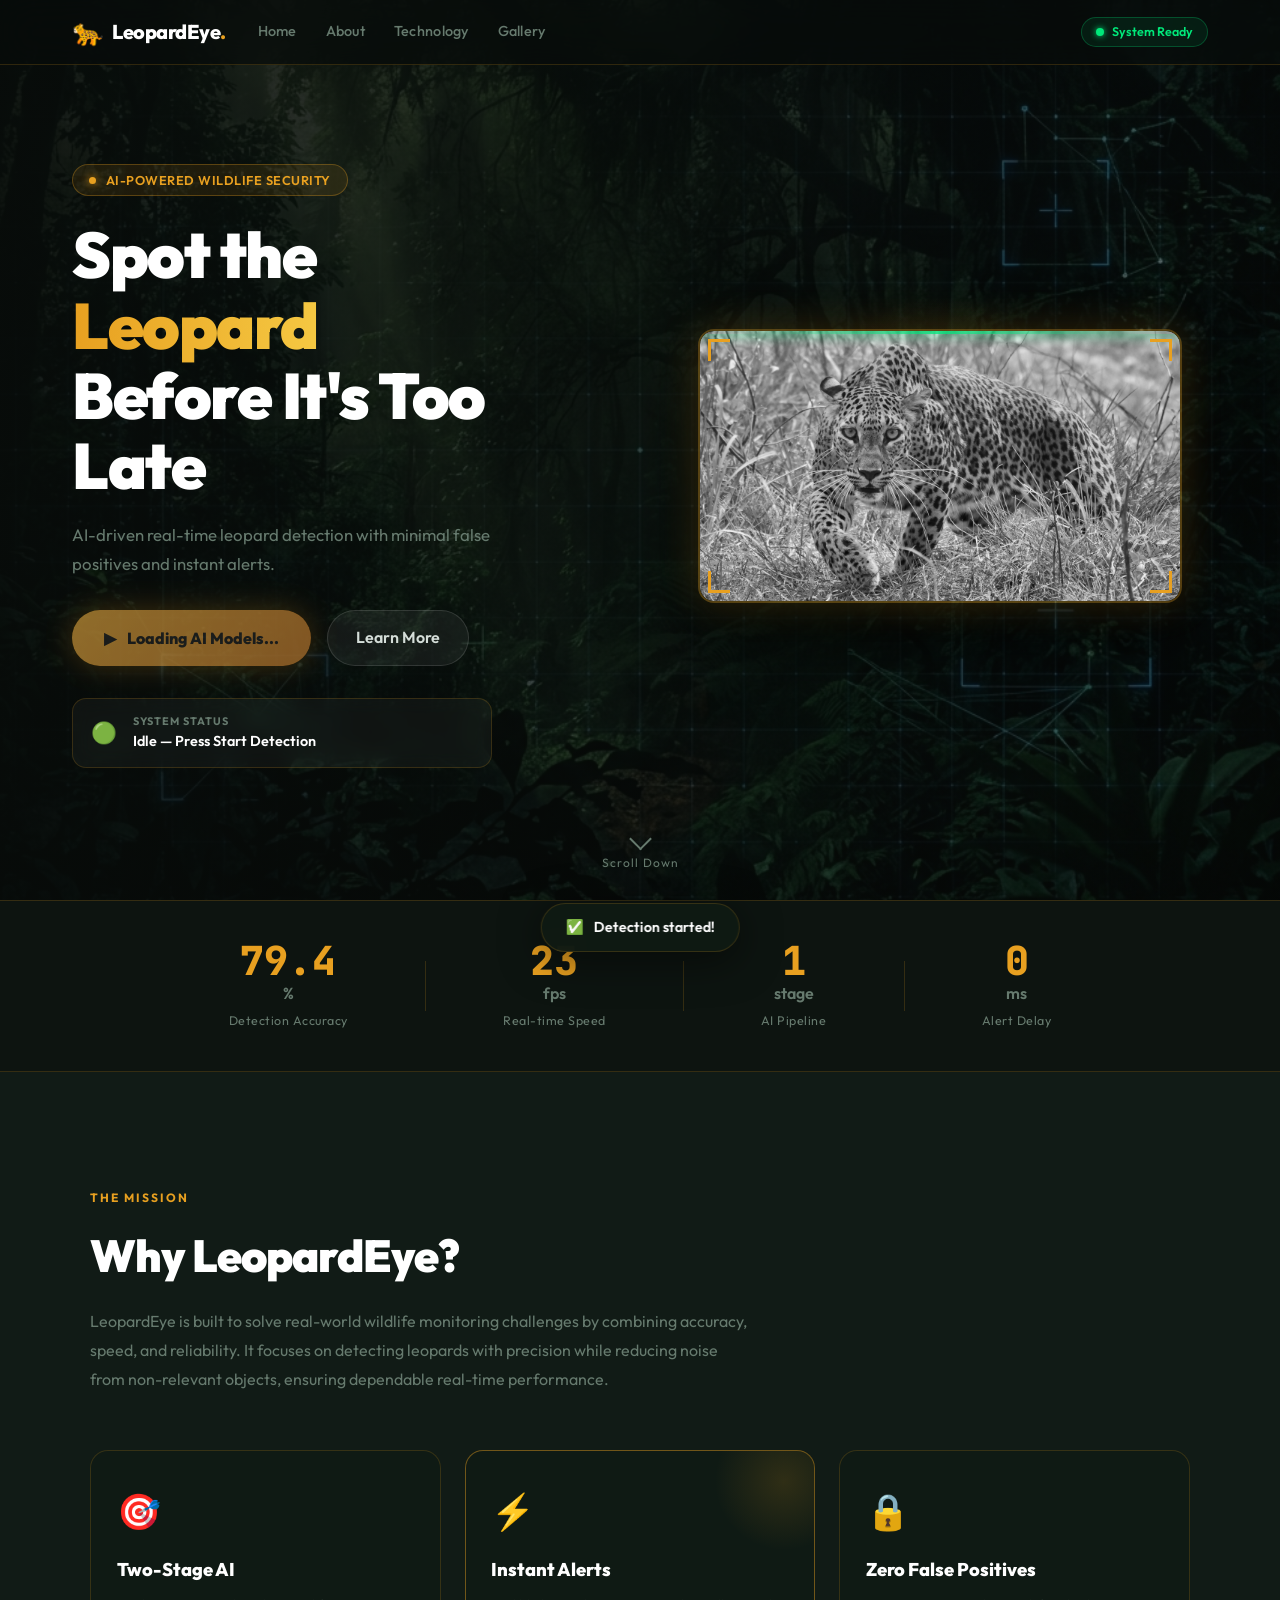
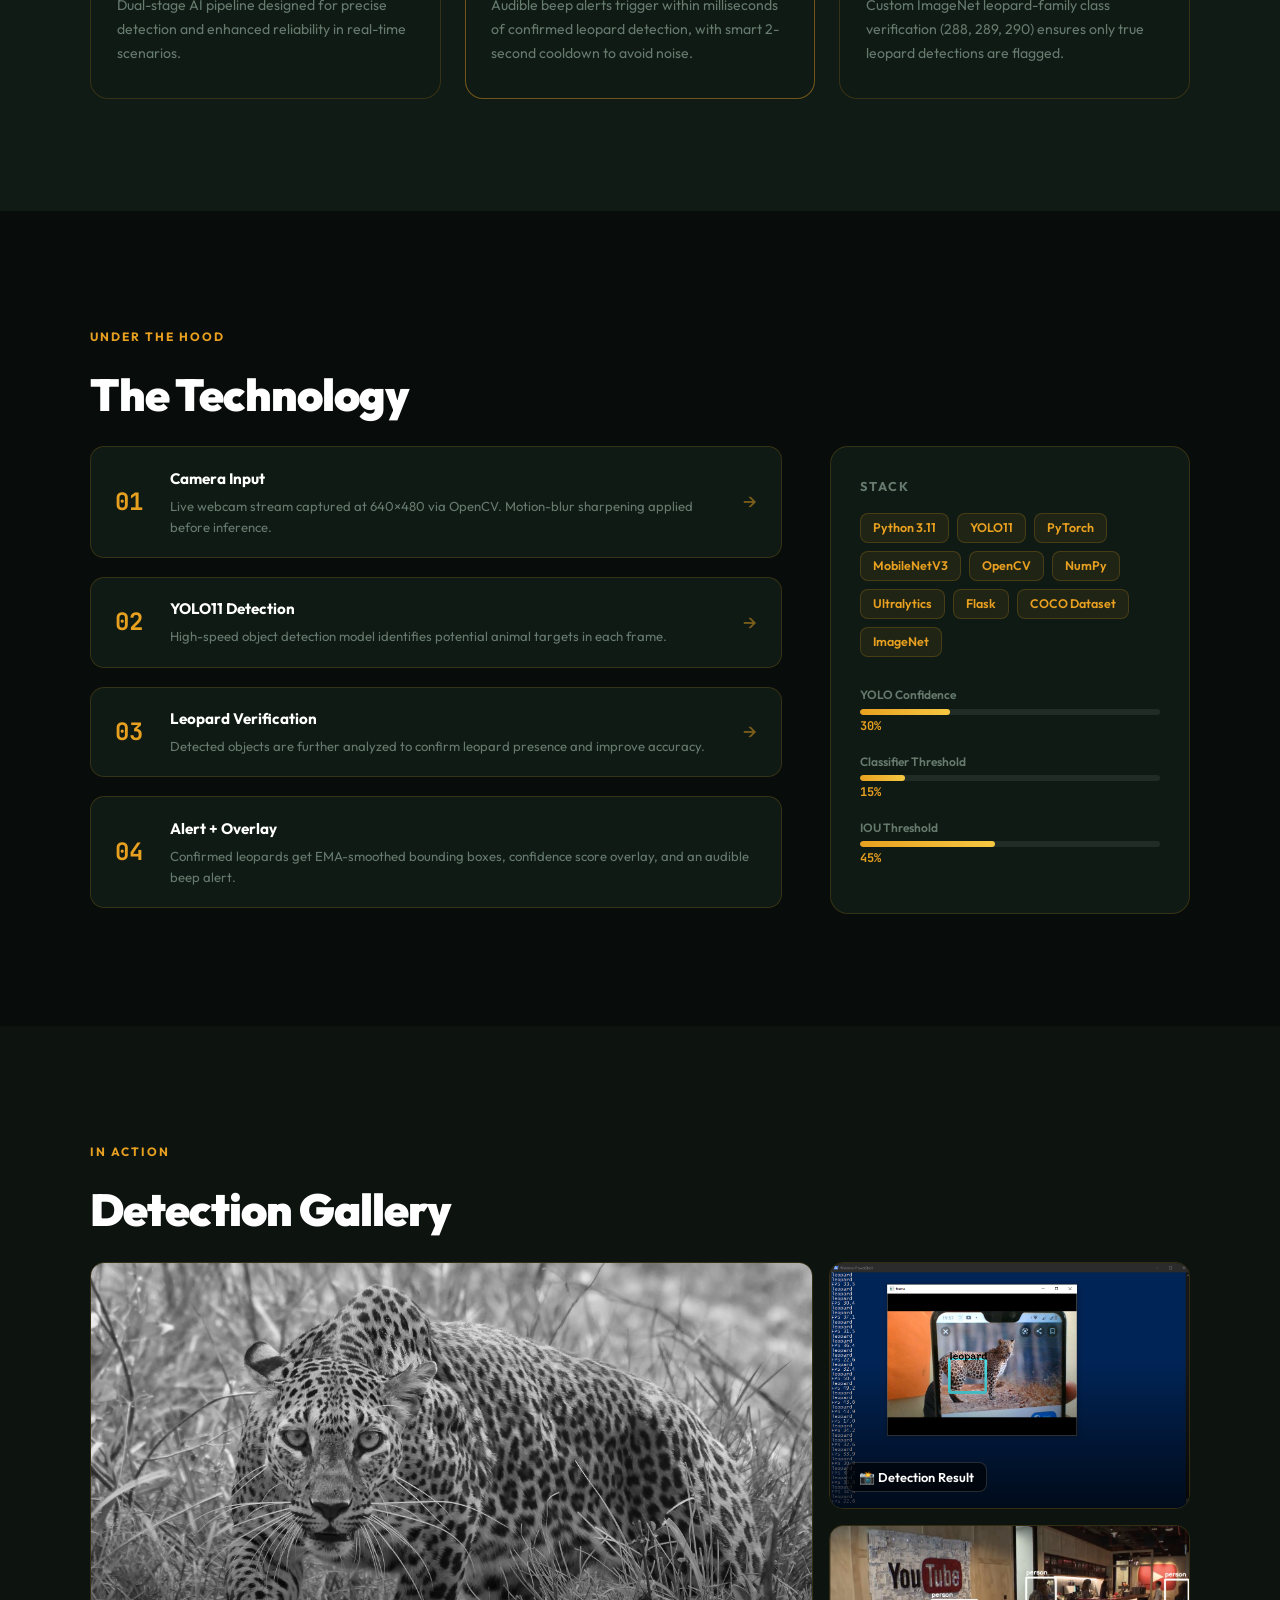
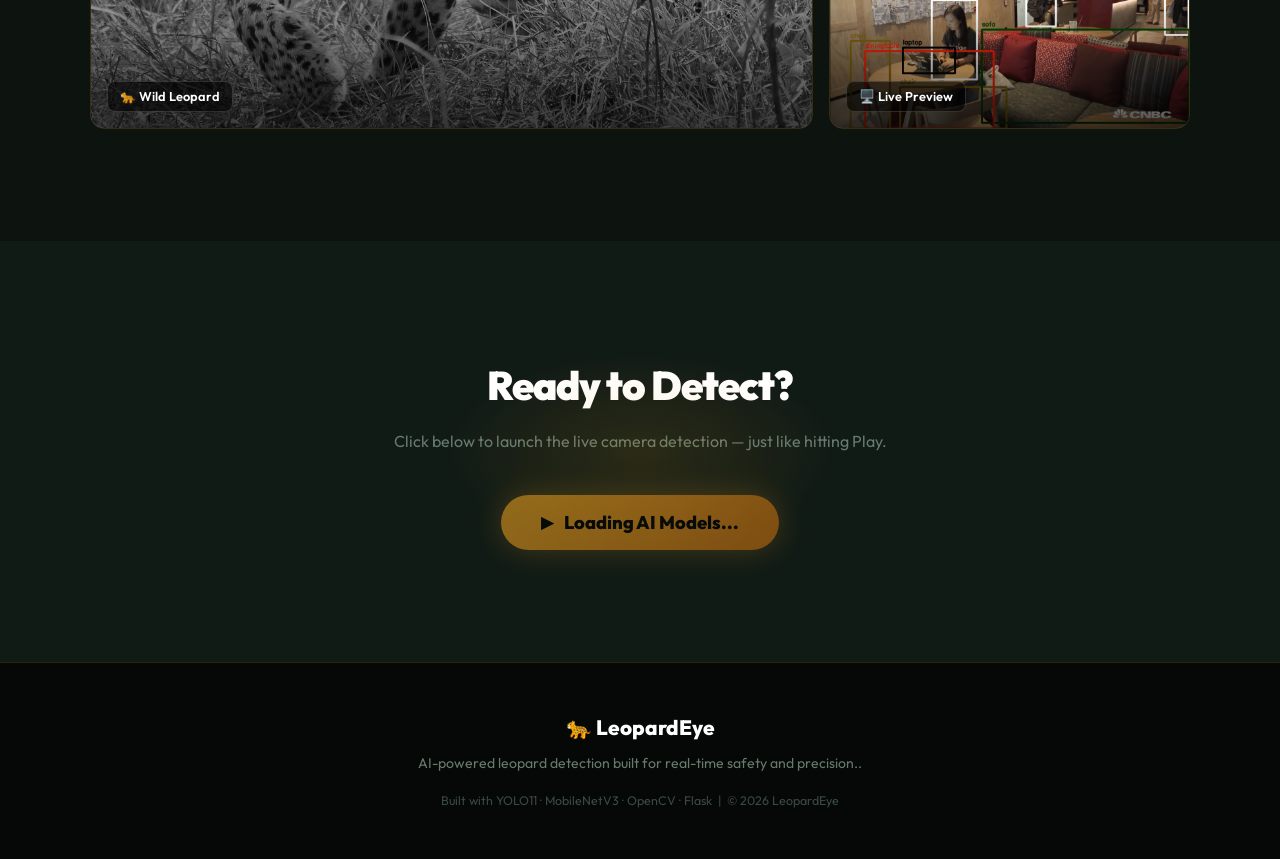
==== commit d16dab2f: "completed" ====
--- a/templates/index.html
+++ b/templates/index.html
@@ -92,11 +92,7 @@
         </div>
       </div>
 
-<<<<<<< HEAD
       <!-- Hero Leopard Image -->
-=======
-      <!-- Live Camera / Preview -->
->>>>>>> 0f2754f (completed)
       <div class="hero-image-wrap">
         <div class="hero-img-glow"></div>
         <div class="scan-frame">
@@ -105,18 +101,7 @@
           <div class="corner bl"></div>
           <div class="corner br"></div>
           <div class="scan-beam" id="scan-beam"></div>
-<<<<<<< HEAD
           <img src="/static/images/t1.jpg" alt="Leopard" class="hero-leopard-img" id="hero-leo-img" />
-=======
-
-          <!-- Idle preview image (shown before detection starts) -->
-          <img src="/static/images/t1.jpg" alt="Leopard" class="hero-leopard-img" id="hero-leo-img" />
-
-          <!-- Live webcam feed + detection overlay (shown while running) -->
-          <video id="webcam-video" autoplay playsinline muted style="display:none;"></video>
-          <canvas id="overlay-canvas" style="display:none;"></canvas>
-
->>>>>>> 0f2754f (completed)
           <div class="detection-label" id="det-label" style="display:none;">
             LEOPARD DETECTED ✓
           </div>
--- a/static/css/style.css
+++ b/static/css/style.css
@@ -236,11 +236,6 @@
   box-shadow: 0 0 40px rgba(232,160,32,0.2), 0 30px 80px rgba(0,0,0,0.7);
 }
 .hero-leopard-img { width: 100%; max-width: 480px; display: block; border-radius: 14px; }
-#webcam-video, #overlay-canvas {
-  width: 100%; max-width: 480px; display: block; border-radius: 14px;
-  background: #000;
-}
-#overlay-canvas { position: absolute; top: 0; left: 0; pointer-events: none; }
 
 /* Corner accents */
 .corner {
@@ -496,105 +491,3 @@
   .stats-inner { flex-wrap: wrap; gap: 2rem; }
   .nav-links { display: none; }
 }
-
-/* ═══════════════════════════════════════════
-   GLOSS PASS — glass highlights & sheen
-   (layered on top of the styles above, no
-   structural classes changed)
-═══════════════════════════════════════════ */
-
-/* Reusable glossy surface: soft top highlight + subtle glass sheen */
-.btn-detect, .btn-stop, .btn-secondary,
-.status-card, .feature-card, .gallery-item,
-.nav-badge, .tech-tag, .scan-frame, .pipe-step,
-.confidence-meter, .cm-bar {
-  position: relative;
-}
-
-.btn-detect::before, .btn-secondary::before {
-  content: "";
-  position: absolute; inset: 0;
-  border-radius: inherit;
-  background: linear-gradient(180deg, rgba(255,255,255,0.55) 0%, rgba(255,255,255,0.08) 45%, rgba(255,255,255,0) 55%);
-  mix-blend-mode: overlay;
-  pointer-events: none;
-}
-.btn-stop::before {
-  content: "";
-  position: absolute; inset: 0;
-  border-radius: inherit;
-  background: linear-gradient(180deg, rgba(255,255,255,0.28) 0%, rgba(255,255,255,0) 55%);
-  mix-blend-mode: overlay;
-  pointer-events: none;
-}
-
-/* Diagonal shine sweep that glides across buttons on hover */
-.btn-detect::after, .btn-stop::after, .btn-secondary::after {
-  content: "";
-  position: absolute; top: -60%; left: -30%;
-  width: 40%; height: 220%;
-  background: linear-gradient(115deg, transparent, rgba(255,255,255,0.55), transparent);
-  transform: rotate(20deg) translateX(-220%);
-  transition: transform 0.7s ease;
-  pointer-events: none;
-}
-.btn-detect:hover::after, .btn-stop:hover::after, .btn-secondary:hover::after {
-  transform: rotate(20deg) translateX(420%);
-}
-
-/* Glass cards: thin bright top edge + inner glow so they read "glossy" not flat */
-.status-card, .feature-card, .gallery-item, .pipe-step, .tech-stack {
-  box-shadow:
-    inset 0 1px 0 rgba(255,255,255,0.10),
-    inset 0 0 40px rgba(255,255,255,0.015),
-    0 12px 30px rgba(0,0,0,0.35);
-}
-.feature-card {
-  background: linear-gradient(165deg, rgba(255,255,255,0.05) 0%, rgba(255,255,255,0.015) 40%, rgba(255,255,255,0) 70%),
-              var(--card);
-}
-.feature-card.featured {
-  background: linear-gradient(165deg, rgba(232,160,32,0.12) 0%, rgba(255,255,255,0.02) 45%, rgba(255,255,255,0) 75%),
-              var(--card);
-}
-
-/* Nav badge + tech tags get a small glassy highlight */
-.nav-badge, .tech-tag {
-  background-image: linear-gradient(180deg, rgba(255,255,255,0.10) 0%, rgba(255,255,255,0) 60%);
-  background-blend-mode: overlay;
-}
-
-/* Navbar itself: glossy glass strip with a hairline highlight */
-#navbar {
-  box-shadow: inset 0 -1px 0 rgba(255,255,255,0.06), 0 8px 30px rgba(0,0,0,0.35);
-}
-
-/* Hero scan-frame: glass sheen streak across the live preview / image */
-.scan-frame::before {
-  content: "";
-  position: absolute; inset: 0; z-index: 2;
-  border-radius: 14px;
-  background: linear-gradient(135deg, rgba(255,255,255,0.16) 0%, rgba(255,255,255,0.02) 22%, rgba(255,255,255,0) 45%);
-  pointer-events: none;
-}
-
-/* Confidence meter bars: glossy fill with a highlight streak */
-.cm-bar {
-  overflow: hidden;
-}
-.cm-fill {
-  position: relative;
-  background-image:
-    linear-gradient(180deg, rgba(255,255,255,0.35) 0%, rgba(255,255,255,0) 50%),
-    linear-gradient(90deg, var(--gold2), var(--gold));
-}
-
-/* Gallery overlay tags: glass chip */
-.gallery-tag {
-  backdrop-filter: blur(6px);
-}
-
-/* Toast: subtle glass gloss */
-.toast {
-  box-shadow: inset 0 1px 0 rgba(255,255,255,0.12), 0 16px 40px rgba(0,0,0,0.5);
-}
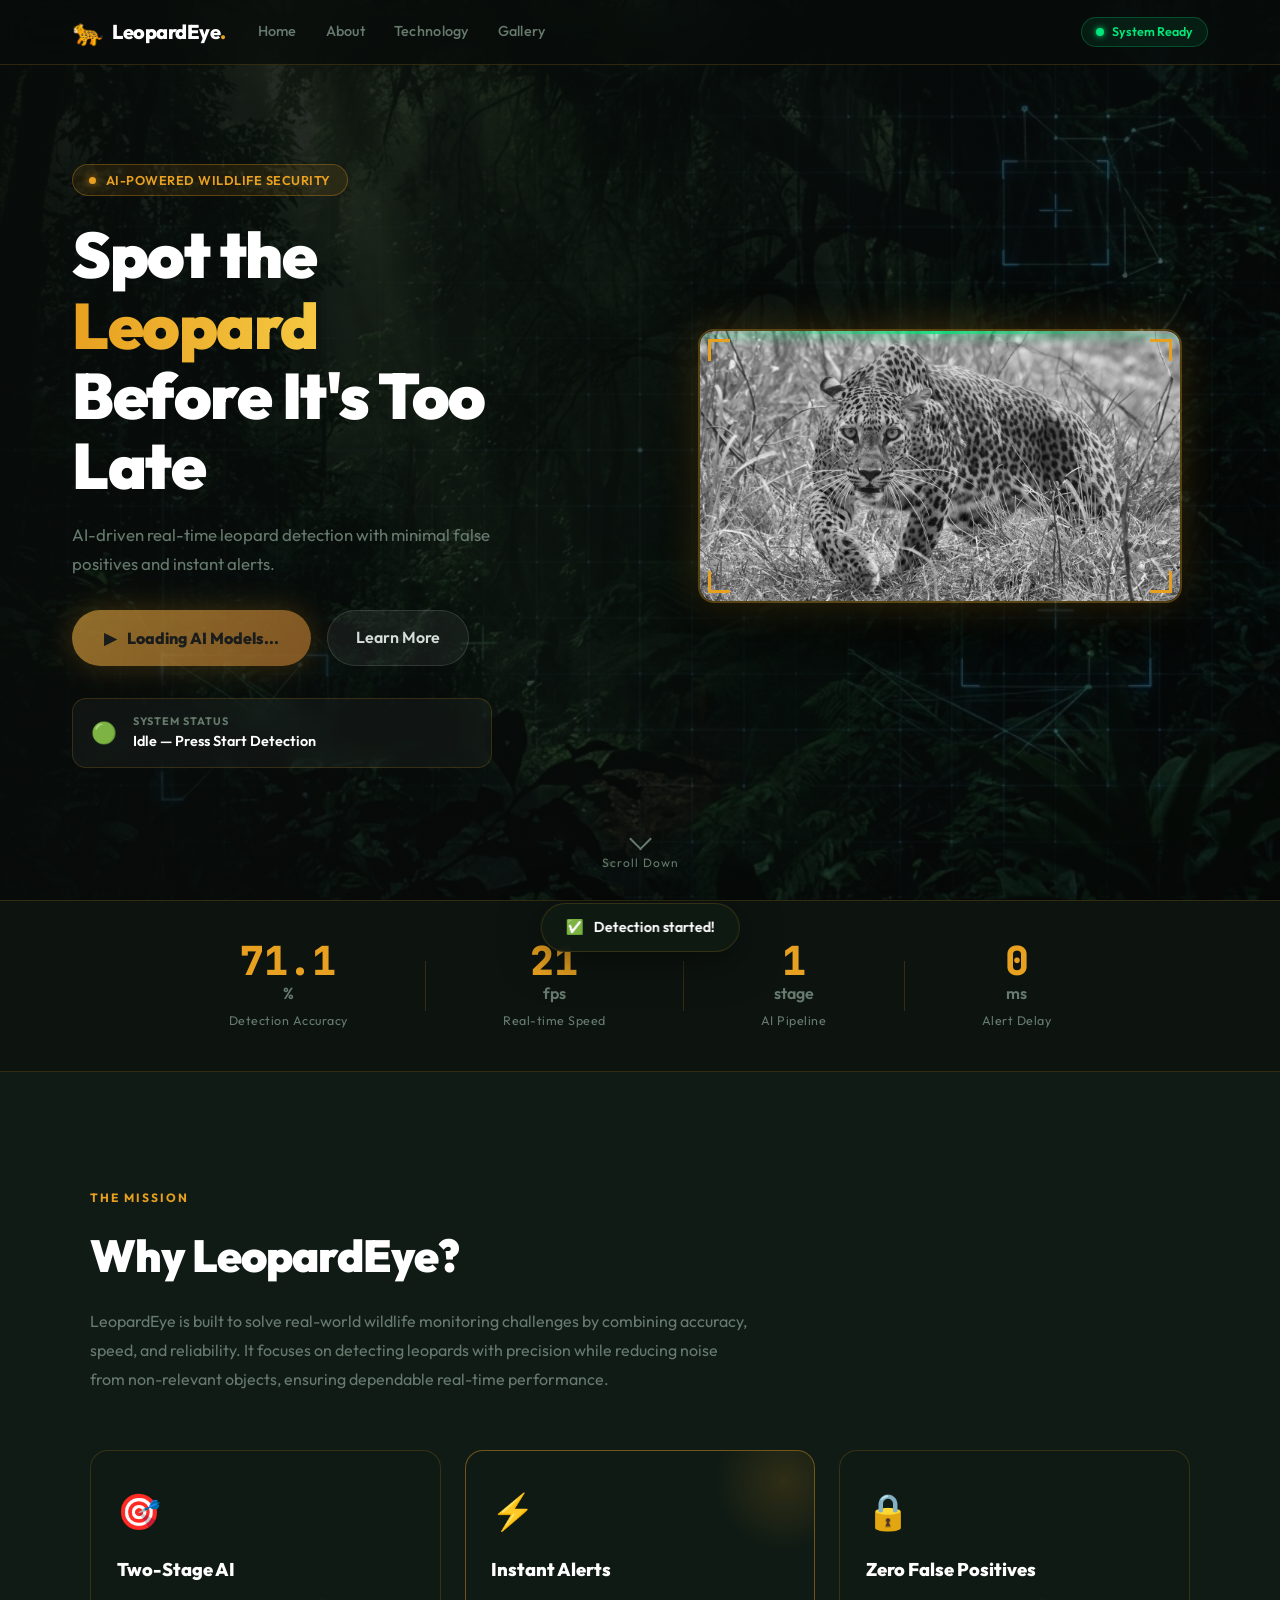
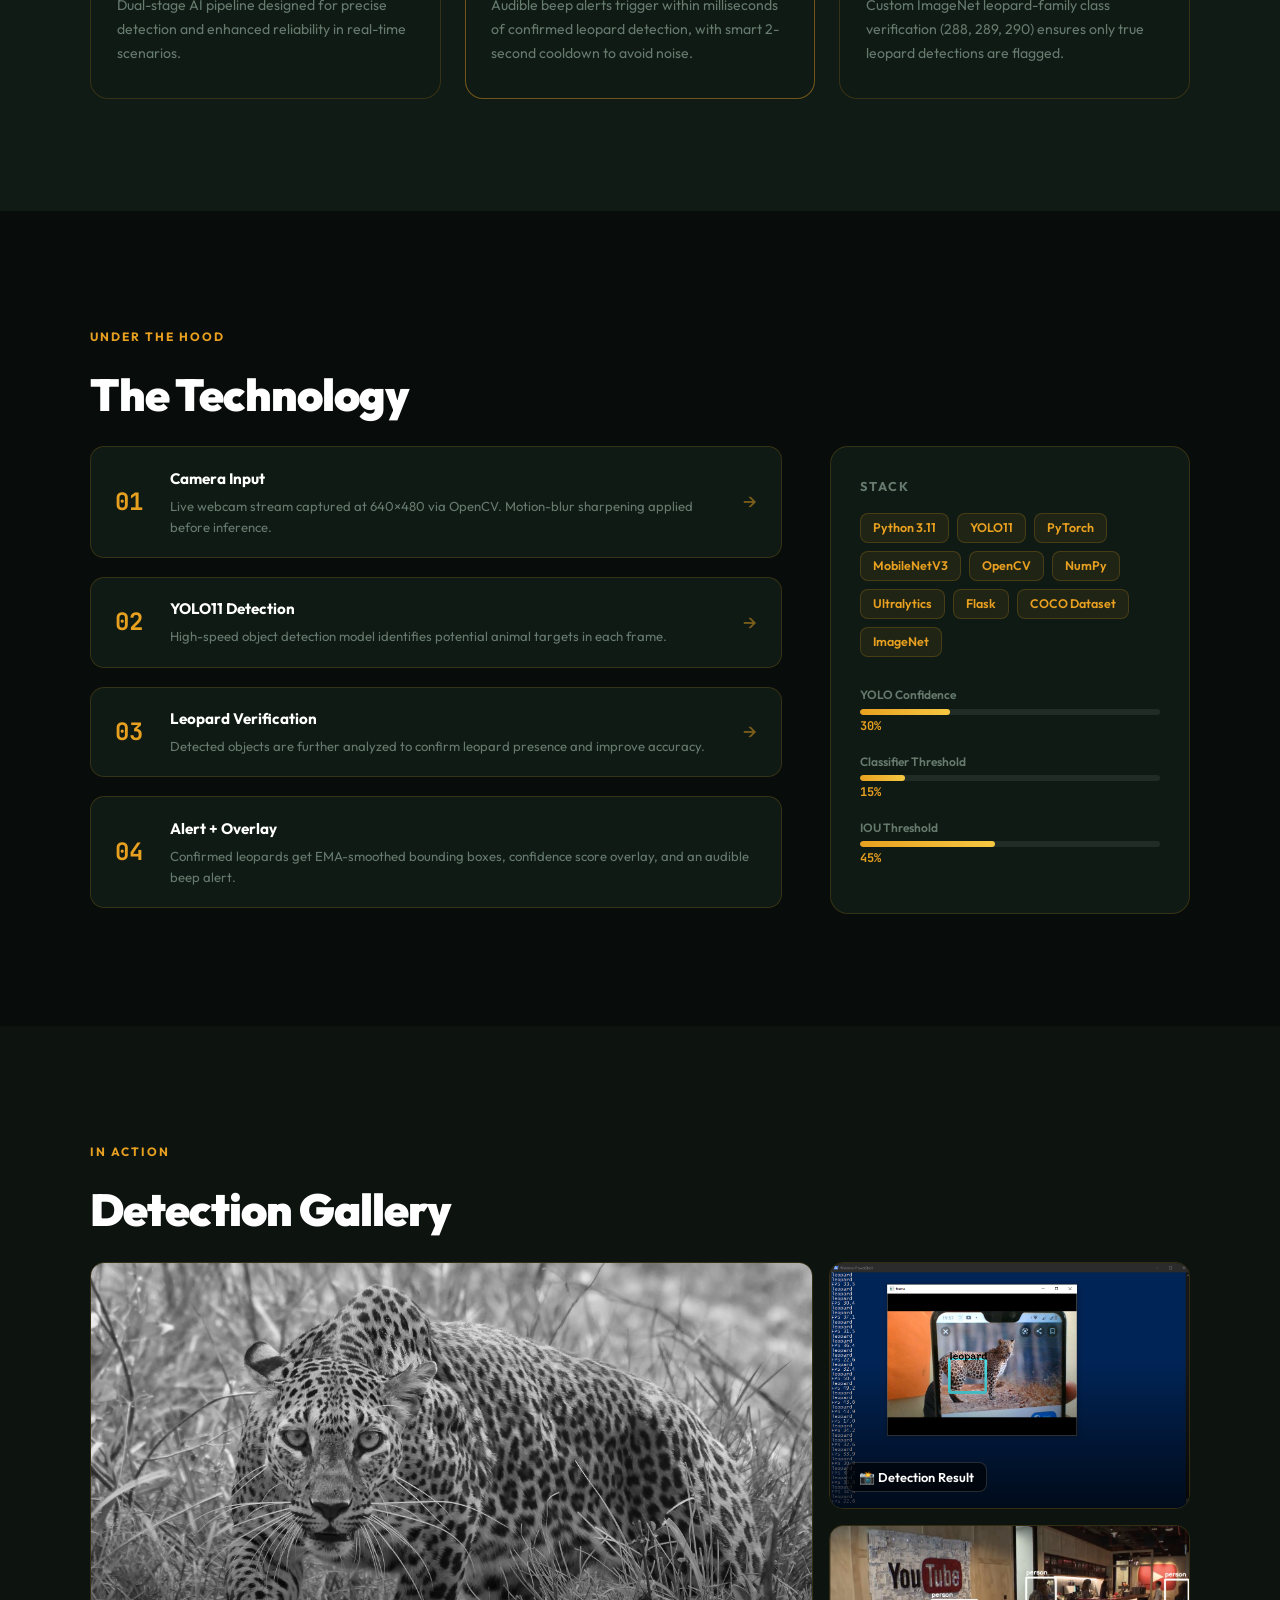
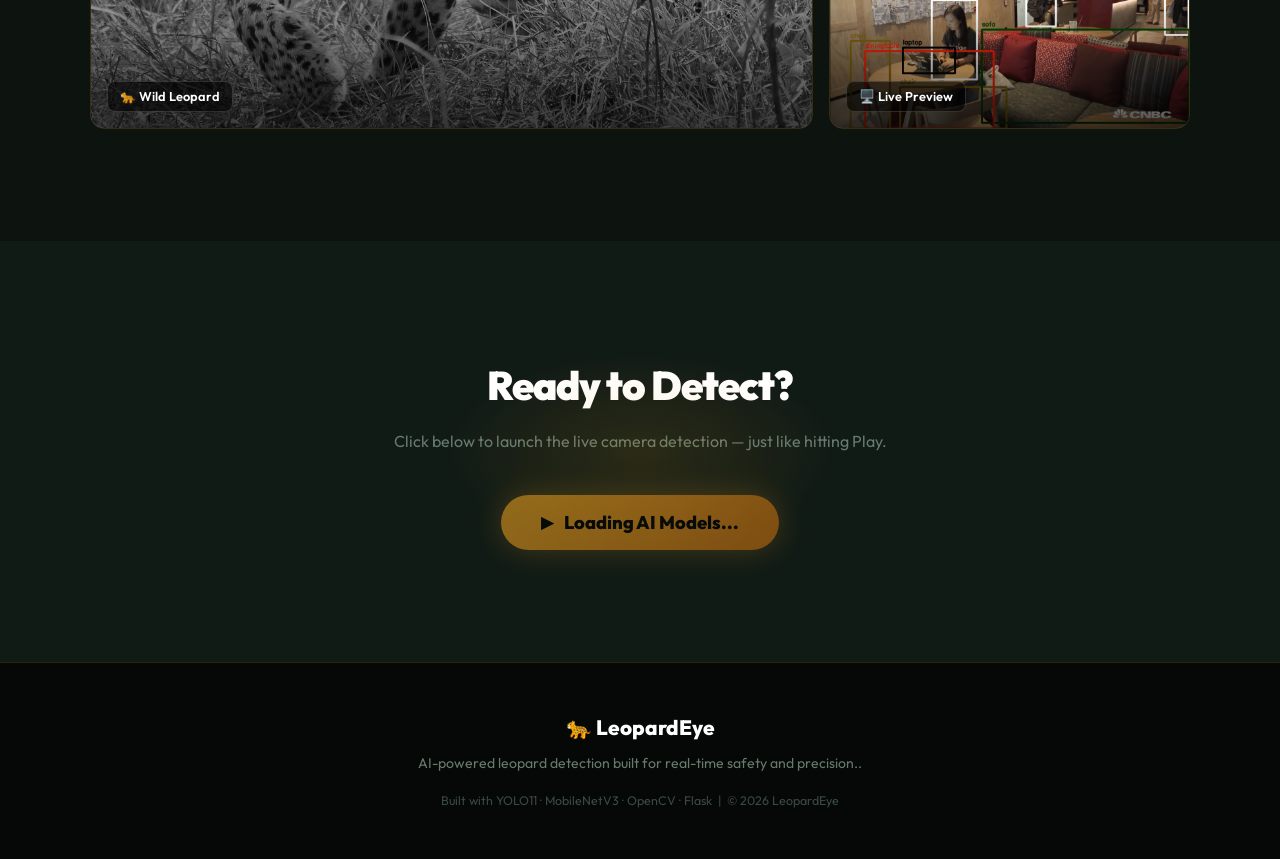
==== commit 80c59f9b: "Resolve hero conflict and exclude dataset from deployment" ====
--- a/templates/index.html
+++ b/templates/index.html
@@ -101,7 +101,23 @@
           <div class="corner bl"></div>
           <div class="corner br"></div>
           <div class="scan-beam" id="scan-beam"></div>
-          <img src="/static/images/t1.jpg" alt="Leopard" class="hero-leopard-img" id="hero-leo-img" />
+
+          <!-- Idle preview image -->
+          <img src="/static/images/t1.jpg"
+               alt="Leopard"
+               class="hero-leopard-img"
+               id="hero-leo-img" />
+
+          <!-- Live webcam -->
+          <video id="webcam-video"
+                 autoplay
+                 playsinline
+                 muted
+                 style="display:none;"></video>
+
+          <canvas id="overlay-canvas"
+                  style="display:none;"></canvas>
+
           <div class="detection-label" id="det-label" style="display:none;">
             LEOPARD DETECTED ✓
           </div>
